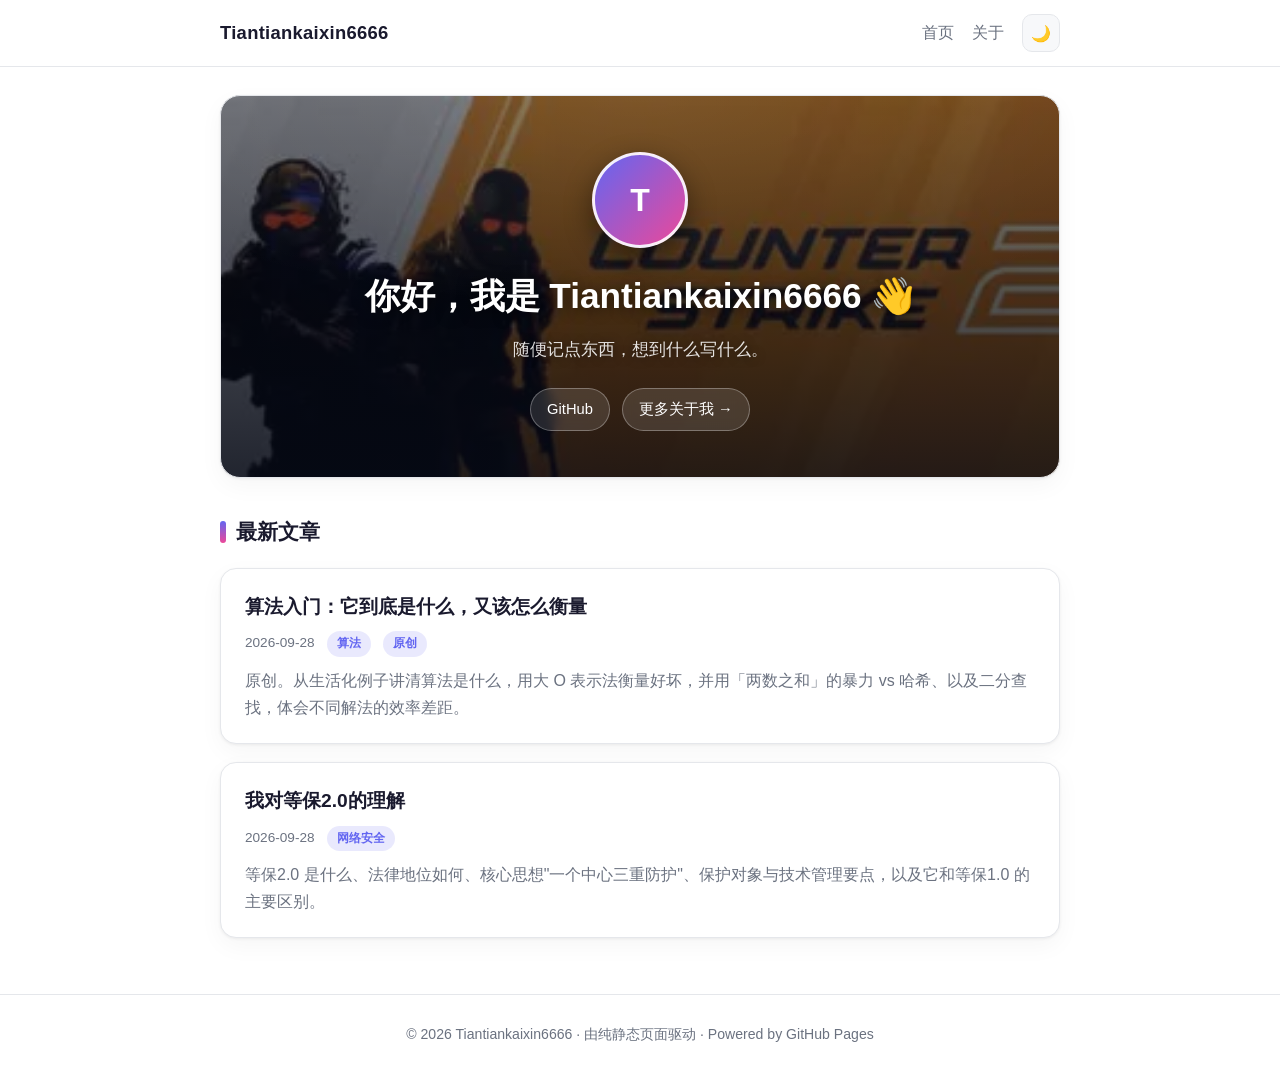
==== index.html @ 0734ab5a "Replace reprint with original article: 算法入门 (delete suanfa-jianjie, add suanfa-rumen)" ====
<!DOCTYPE html>
<html lang="zh-CN">
<head>
  <meta charset="UTF-8" />
  <meta name="viewport" content="width=device-width, initial-scale=1.0" />
  <title>Tiantiankaixin6666 的技术博客</title>
  <meta name="description" content="一个用纯静态 HTML/CSS/JS 搭建的 GitHub Pages 博客，记录技术、思考与日常。" />
  <link rel="stylesheet" href="assets/css/style.css" />
</head>
<body>
  <header class="site-header">
    <nav class="nav">
      <a class="brand" href="index.html">Tiantiankaixin6666</a>
      <div class="nav-links">
        <a href="index.html">首页</a>
        <a href="about.html">关于</a>
        <button class="theme-btn" id="theme-toggle" aria-label="切换主题">🌙</button>
      </div>
    </nav>
  </header>

  <main class="container">
    <section class="hero">
      <div class="avatar">T</div>
      <h1>你好，我是 Tiantiankaixin6666 👋</h1>
      <p class="tagline">随便记点东西，想到什么写什么。</p>
      <div class="social">
        <a href="https://github.com/Tiantiankaixin6666" target="_blank" rel="noopener">GitHub</a>
        <a href="about.html">更多关于我 →</a>
      </div>
    </section>

    <h2 class="section-title">最新文章</h2>
    <div class="post-list">
      <a class="post-card" href="posts/suanfa-rumen.html">
        <h3>算法入门：它到底是什么，又该怎么衡量</h3>
        <div class="meta"><span>2026-09-28</span><span class="tag">算法</span><span class="tag">原创</span></div>
        <p>原创。从生活化例子讲清算法是什么，用大 O 表示法衡量好坏，并用「两数之和」的暴力 vs 哈希、以及二分查找，体会不同解法的效率差距。</p>
      </a>
      <a class="post-card" href="posts/dengbao2-0.html">
        <h3>我对等保2.0的理解</h3>
        <div class="meta"><span>2026-09-28</span><span class="tag">网络安全</span></div>
        <p>等保2.0 是什么、法律地位如何、核心思想"一个中心三重防护"、保护对象与技术管理要点，以及它和等保1.0 的主要区别。</p>
      </a>
    </div>
  </main>

  <footer class="site-footer">
    <div class="container">
      © <span id="year">2026</span> Tiantiankaixin6666 · 由纯静态页面驱动 · Powered by GitHub Pages
    </div>
  </footer>

  <script src="assets/js/main.js"></script>
</body>
</html>
---- assets/css/style.css ----
/* ===== 设计变量（亮色 / 暗色） ===== */
:root {
  --bg: #ffffff;
  --bg-soft: #f7f8fa;
  --text: #1a1a2e;
  --muted: #6b7280;
  --accent: #6366f1;
  --accent-2: #ec4899;
  --border: #e5e7eb;
  --card: #ffffff;
  --shadow: 0 1px 3px rgba(0,0,0,.06), 0 8px 24px rgba(0,0,0,.04);
  --maxw: 880px;
}

[data-theme="dark"] {
  --bg: #0f172a;
  --bg-soft: #111c33;
  --text: #e2e8f0;
  --muted: #94a3b8;
  --accent: #818cf8;
  --accent-2: #f472b6;
  --border: #1e293b;
  --card: #131f38;
  --shadow: 0 1px 3px rgba(0,0,0,.4), 0 8px 24px rgba(0,0,0,.3);
}

* { box-sizing: border-box; }

html { scroll-behavior: smooth; }

body {
  margin: 0;
  font-family: -apple-system, BlinkMacSystemFont, "Segoe UI", "PingFang SC",
    "Hiragino Sans GB", "Microsoft YaHei", Roboto, Helvetica, Arial, sans-serif;
  background: var(--bg);
  color: var(--text);
  line-height: 1.7;
  font-size: 16px;
  -webkit-font-smoothing: antialiased;
  transition: background .3s ease, color .3s ease;
}

a { color: var(--accent); text-decoration: none; }
a:hover { text-decoration: underline; }

/* ===== 顶部导航 ===== */
.site-header {
  position: sticky;
  top: 0;
  z-index: 50;
  backdrop-filter: saturate(180%) blur(12px);
  background: color-mix(in srgb, var(--bg) 80%, transparent);
  border-bottom: 1px solid var(--border);
}
.nav {
  max-width: var(--maxw);
  margin: 0 auto;
  padding: 14px 20px;
  display: flex;
  align-items: center;
  justify-content: space-between;
}
.brand {
  font-weight: 800;
  font-size: 1.15rem;
  letter-spacing: .3px;
  color: var(--text);
}
.brand:hover { text-decoration: none; }
.brand span { background: linear-gradient(90deg, var(--accent), var(--accent-2));
  -webkit-background-clip: text; background-clip: text; color: transparent; }
.nav-links { display: flex; align-items: center; gap: 18px; }
.nav-links a { color: var(--muted); font-weight: 500; }
.nav-links a:hover { color: var(--text); text-decoration: none; }
.theme-btn {
  border: 1px solid var(--border);
  background: var(--bg-soft);
  color: var(--text);
  width: 38px; height: 38px;
  border-radius: 10px;
  cursor: pointer;
  font-size: 1rem;
  display: grid; place-items: center;
  transition: transform .15s ease;
}
.theme-btn:hover { transform: translateY(-1px); }

/* ===== 容器 ===== */
.container { max-width: var(--maxw); margin: 0 auto; padding: 0 20px; }

/* ===== 首页 Hero（背景图横幅） ===== */
.hero {
  position: relative;
  margin: 28px 0 10px;
  padding: 56px 28px 46px;
  min-height: 300px;
  display: flex;
  flex-direction: column;
  align-items: center;
  justify-content: center;
  border-radius: 20px;
  overflow: hidden;
  text-align: center;
  background-color: #0b1020;
  background-image:
    linear-gradient(180deg, rgba(6,10,22,.52) 0%, rgba(6,10,22,.70) 55%, rgba(6,10,22,.86) 100%),
    url("../img/hero-bg.png");
  background-size: cover, cover;
  background-position: center, center;
  background-repeat: no-repeat, no-repeat;
  border: 1px solid var(--border);
  box-shadow: var(--shadow);
}
.hero::before {
  content: "";
  position: absolute; inset: 0;
  background: radial-gradient(120% 90% at 50% 0%, rgba(255,255,255,.10), transparent 62%);
  pointer-events: none;
}
.hero > * { position: relative; z-index: 1; }
.avatar {
  width: 96px; height: 96px;
  border-radius: 50%;
  margin: 0 auto 18px;
  background: linear-gradient(135deg, var(--accent), var(--accent-2));
  display: grid; place-items: center;
  color: #fff; font-size: 2rem; font-weight: 800;
  border: 3px solid rgba(255,255,255,.9);
  box-shadow: 0 10px 28px rgba(0,0,0,.45);
}
.hero h1 {
  margin: 0 0 10px;
  font-size: 2.2rem;
  color: #fff;
  text-shadow: 0 2px 14px rgba(0,0,0,.55);
}
.hero .tagline {
  color: rgba(255,255,255,.88);
  font-size: 1.05rem;
  margin: 0 auto;
  max-width: 540px;
  text-shadow: 0 1px 10px rgba(0,0,0,.5);
}
.social { margin-top: 24px; display: flex; gap: 12px; justify-content: center; flex-wrap: wrap; }
.social a {
  border: 1px solid rgba(255,255,255,.30);
  padding: 8px 16px;
  border-radius: 999px;
  color: #fff;
  font-size: .92rem;
  font-weight: 500;
  background: rgba(255,255,255,.12);
  backdrop-filter: blur(6px);
  -webkit-backdrop-filter: blur(6px);
}
.social a:hover {
  border-color: #fff;
  background: rgba(255,255,255,.22);
  text-decoration: none;
  transform: translateY(-1px);
}

/* ===== 区块标题 ===== */
.section-title {
  font-size: 1.3rem;
  margin: 36px 0 18px;
  display: flex; align-items: center; gap: 10px;
}
.section-title::before {
  content: ""; width: 6px; height: 22px; border-radius: 4px;
  background: linear-gradient(var(--accent), var(--accent-2));
}

/* ===== 文章卡片 ===== */
.post-list { display: grid; gap: 18px; }
.post-card {
  display: block;
  background: var(--card);
  border: 1px solid var(--border);
  border-radius: 16px;
  padding: 22px 24px;
  box-shadow: var(--shadow);
  transition: transform .18s ease, border-color .18s ease;
  color: var(--text);
}
.post-card:hover { transform: translateY(-3px); border-color: var(--accent); text-decoration: none; }
.post-card h3 { margin: 0 0 8px; font-size: 1.2rem; }
.post-card .meta { color: var(--muted); font-size: .85rem; margin-bottom: 10px; display: flex; gap: 12px; flex-wrap: wrap; }
.tag {
  display: inline-block;
  background: color-mix(in srgb, var(--accent) 14%, transparent);
  color: var(--accent);
  padding: 2px 10px; border-radius: 999px; font-size: .78rem; font-weight: 600;
}
.post-card p { margin: 0; color: var(--muted); }

/* ===== 文章页 ===== */
.post-header { padding: 56px 0 8px; }
.post-header h1 { font-size: 2rem; margin: 0 0 10px; }
.post-body { padding: 12px 0 40px; }
.post-body h2 { margin-top: 36px; font-size: 1.45rem; }
.post-body h3 { margin-top: 26px; font-size: 1.15rem; }
.post-body p, .post-body li { color: var(--text); }
.post-body code {
  background: var(--bg-soft);
  padding: 2px 7px; border-radius: 6px;
  font-family: ui-monospace, SFMono-Regular, Menlo, Consolas, monospace;
  font-size: .9em;
}
.post-body pre {
  background: var(--bg-soft);
  border: 1px solid var(--border);
  padding: 16px; border-radius: 12px; overflow-x: auto;
}
.post-body pre code { background: none; padding: 0; }
blockquote {
  margin: 18px 0; padding: 10px 18px;
  border-left: 4px solid var(--accent);
  background: var(--bg-soft); border-radius: 0 10px 10px 0;
  color: var(--muted);
}
.post-body table {
  width: 100%;
  border-collapse: collapse;
  margin: 22px 0;
  font-size: .95rem;
}
.post-body th, .post-body td {
  border: 1px solid var(--border);
  padding: 10px 12px;
  text-align: left;
  vertical-align: top;
}
.post-body th { background: var(--bg-soft); font-weight: 700; }
.post-body tbody tr:nth-child(even) { background: color-mix(in srgb, var(--bg-soft) 55%, transparent); }
.back-link { display: inline-block; margin: 10px 0 0; color: var(--muted); font-size: .9rem; }

/* ===== 转载声明 ===== */
.reprint-notice {
  margin: 0 0 28px;
  padding: 14px 18px;
  border: 1px solid var(--border);
  border-left: 4px solid var(--accent-2);
  border-radius: 10px;
  background: var(--bg-soft);
  font-size: .9rem;
  color: var(--muted);
  line-height: 1.6;
}
.reprint-notice strong { color: var(--text); }
.reprint-notice a { color: var(--accent); word-break: break-all; }
.reprint-notice .label {
  display: inline-block;
  font-weight: 700;
  color: #b45309;
  background: #fef3c7;
  border-radius: 6px;
  padding: 1px 8px;
  margin-right: 6px;
}
[data-theme="dark"] .reprint-notice .label { color: #fcd34d; background: #3a2f12; }

/* ===== 关于页 ===== */
.about { padding: 56px 0 40px; }
.about h1 { font-size: 2rem; }
.about ul { padding-left: 20px; }

/* ===== 页脚 ===== */
.site-footer {
  border-top: 1px solid var(--border);
  margin-top: 56px;
  padding: 28px 0;
  color: var(--muted);
  font-size: .88rem;
  text-align: center;
}

@media (max-width: 600px) {
  .hero { padding: 44px 18px 36px; min-height: 240px; }
  .hero h1 { font-size: 1.7rem; }
  .nav { padding: 12px 16px; }
  .container { padding: 0 16px; }
}
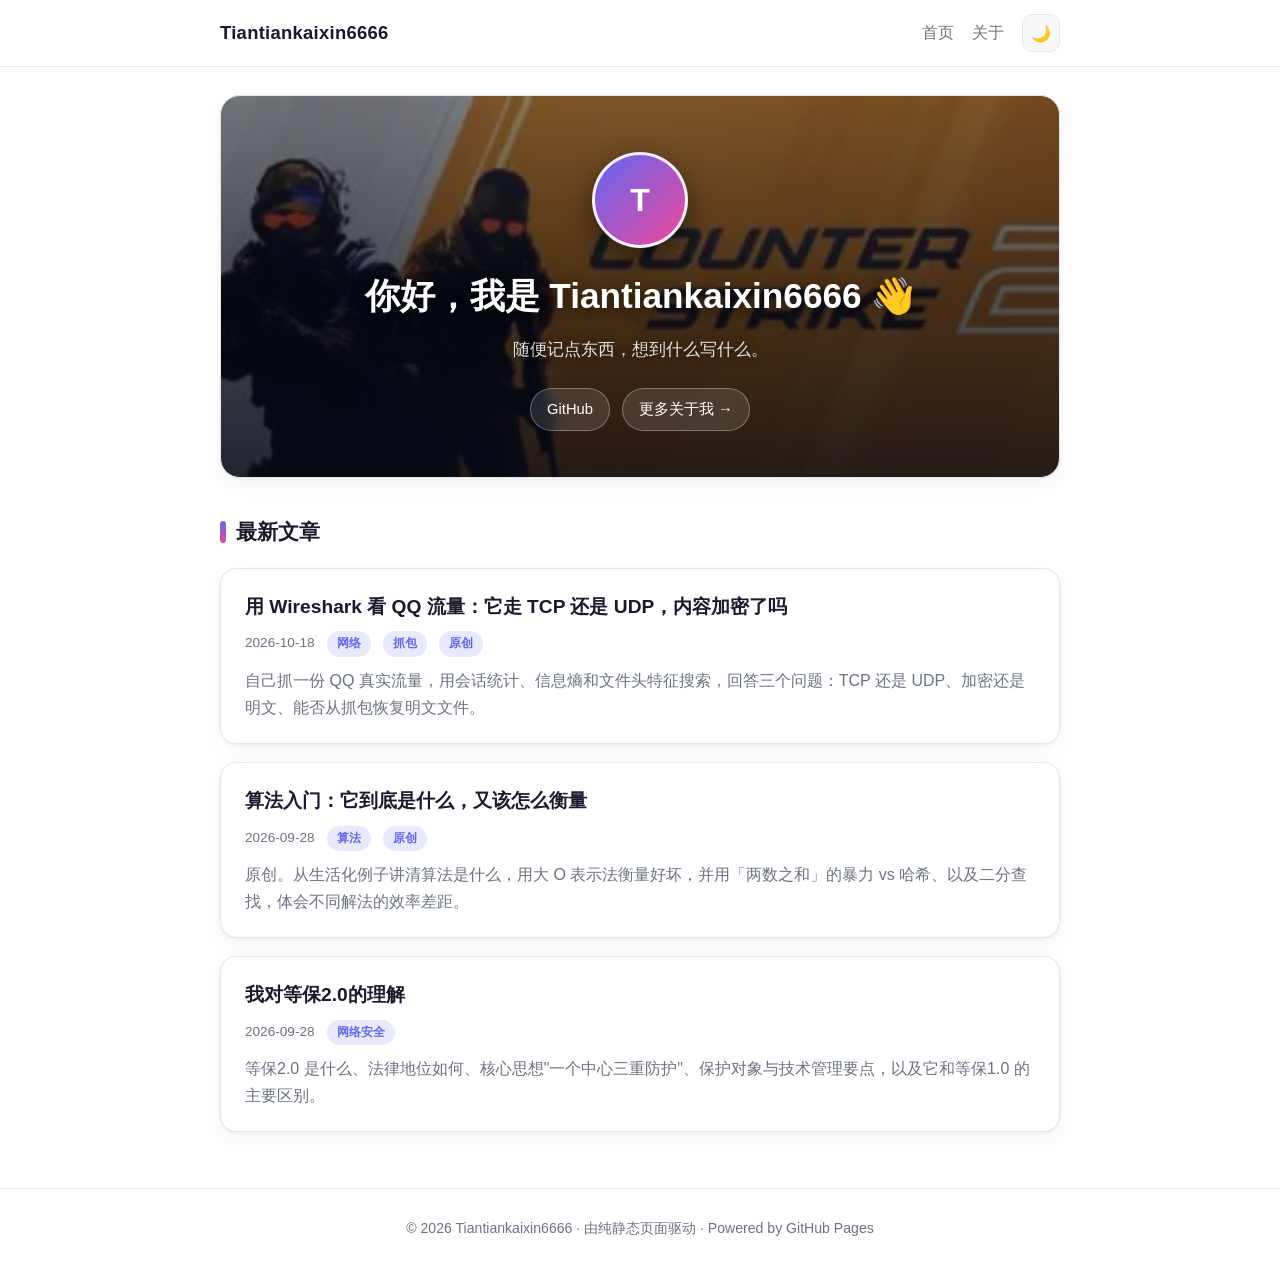
==== commit 160a698d: "add: QQ 流量分析文章（Wireshark 抓包）" ====
--- a/index.html
+++ b/index.html
@@ -32,6 +32,11 @@
 
     <h2 class="section-title">最新文章</h2>
     <div class="post-list">
+      <a class="post-card" href="posts/qq-liuliang-fenxi.html">
+        <h3>用 Wireshark 看 QQ 流量：它走 TCP 还是 UDP，内容加密了吗</h3>
+        <div class="meta"><span>2026-10-18</span><span class="tag">网络</span><span class="tag">抓包</span><span class="tag">原创</span></div>
+        <p>自己抓一份 QQ 真实流量，用会话统计、信息熵和文件头特征搜索，回答三个问题：TCP 还是 UDP、加密还是明文、能否从抓包恢复明文文件。</p>
+      </a>
       <a class="post-card" href="posts/suanfa-rumen.html">
         <h3>算法入门：它到底是什么，又该怎么衡量</h3>
         <div class="meta"><span>2026-09-28</span><span class="tag">算法</span><span class="tag">原创</span></div>
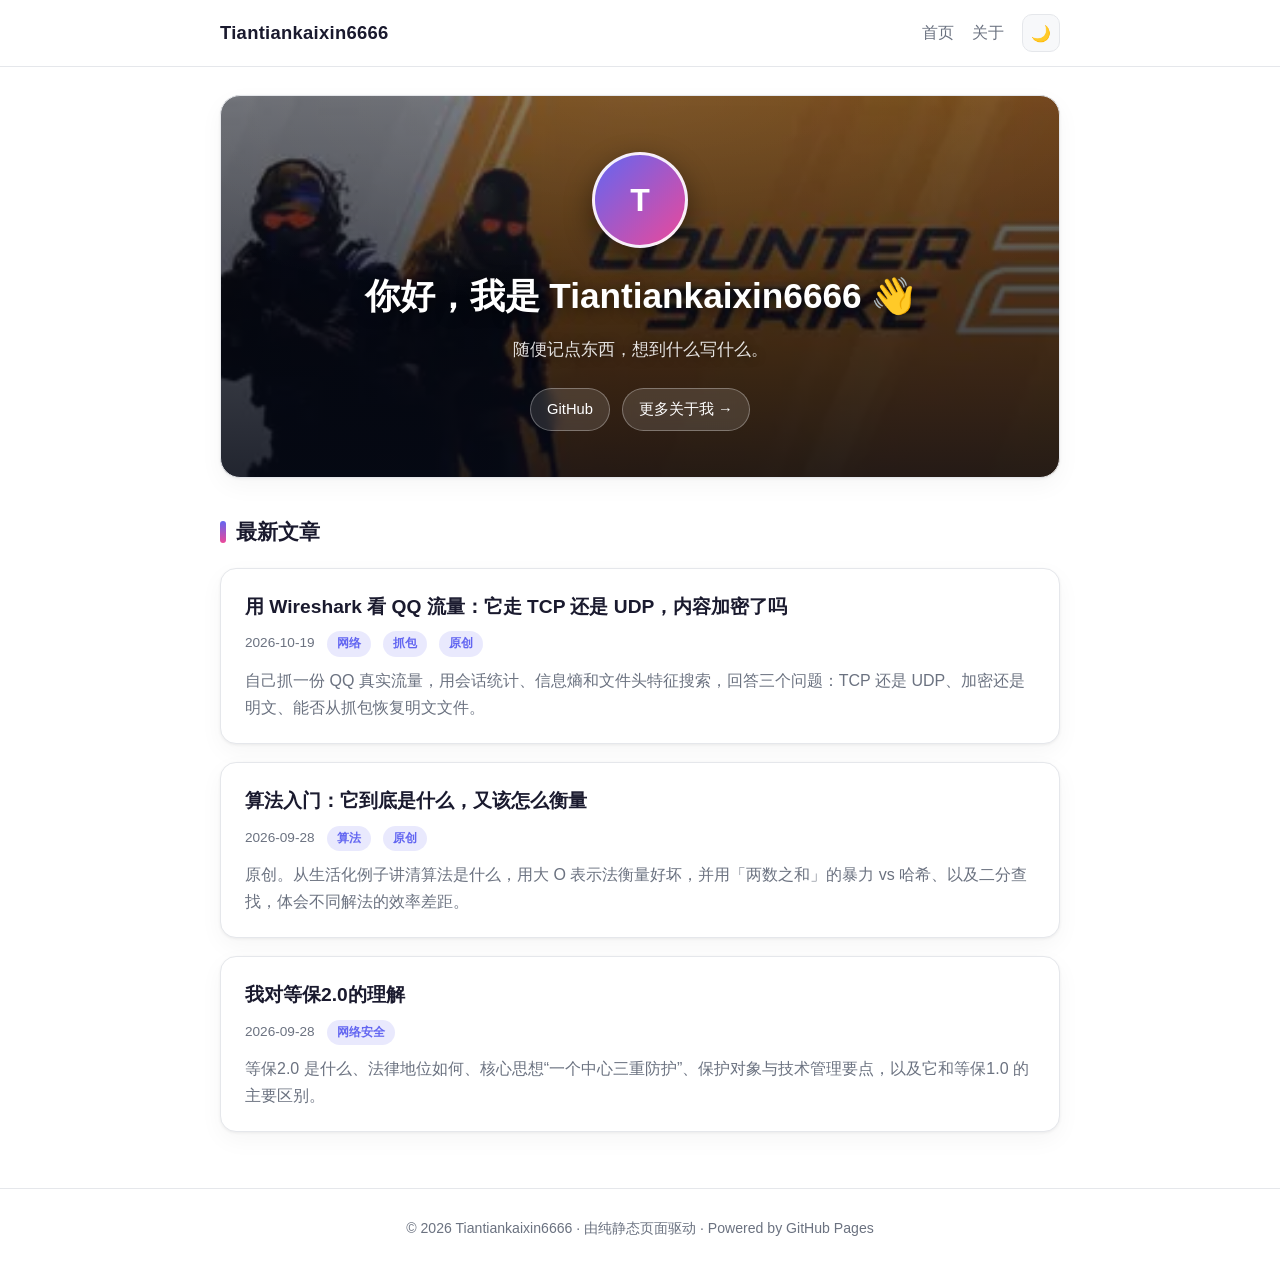
==== commit d86a85c2: "首页文章列表改为 manifest 自动渲染（新增 posts-data.js，去掉硬编码卡片）" ====
--- a/index.html
+++ b/index.html
@@ -31,23 +31,7 @@
     </section>
 
     <h2 class="section-title">最新文章</h2>
-    <div class="post-list">
-      <a class="post-card" href="posts/qq-liuliang-fenxi.html">
-        <h3>用 Wireshark 看 QQ 流量：它走 TCP 还是 UDP，内容加密了吗</h3>
-        <div class="meta"><span>2026-10-18</span><span class="tag">网络</span><span class="tag">抓包</span><span class="tag">原创</span></div>
-        <p>自己抓一份 QQ 真实流量，用会话统计、信息熵和文件头特征搜索，回答三个问题：TCP 还是 UDP、加密还是明文、能否从抓包恢复明文文件。</p>
-      </a>
-      <a class="post-card" href="posts/suanfa-rumen.html">
-        <h3>算法入门：它到底是什么，又该怎么衡量</h3>
-        <div class="meta"><span>2026-09-28</span><span class="tag">算法</span><span class="tag">原创</span></div>
-        <p>原创。从生活化例子讲清算法是什么，用大 O 表示法衡量好坏，并用「两数之和」的暴力 vs 哈希、以及二分查找，体会不同解法的效率差距。</p>
-      </a>
-      <a class="post-card" href="posts/dengbao2-0.html">
-        <h3>我对等保2.0的理解</h3>
-        <div class="meta"><span>2026-09-28</span><span class="tag">网络安全</span></div>
-        <p>等保2.0 是什么、法律地位如何、核心思想"一个中心三重防护"、保护对象与技术管理要点，以及它和等保1.0 的主要区别。</p>
-      </a>
-    </div>
+    <div class="post-list" id="post-list"></div>
   </main>
 
   <footer class="site-footer">
@@ -56,6 +40,7 @@
     </div>
   </footer>
 
+  <script src="assets/js/posts-data.js"></script>
   <script src="assets/js/main.js"></script>
 </body>
 </html>
--- a/assets/css/style.css
+++ b/assets/css/style.css
@@ -235,6 +235,17 @@
 .post-body tbody tr:nth-child(even) { background: color-mix(in srgb, var(--bg-soft) 55%, transparent); }
 .back-link { display: inline-block; margin: 10px 0 0; color: var(--muted); font-size: .9rem; }
 
+/* ===== 文章配图 ===== */
+.post-figure { margin: 26px 0; text-align: center; }
+.post-figure img {
+  max-width: 100%; height: auto; display: inline-block;
+  border: 1px solid var(--border); border-radius: 14px;
+  box-shadow: var(--shadow); background: var(--card);
+}
+.post-figure figcaption {
+  margin-top: 10px; color: var(--muted); font-size: .88rem; line-height: 1.5;
+}
+
 /* ===== 转载声明 ===== */
 .reprint-notice {
   margin: 0 0 28px;
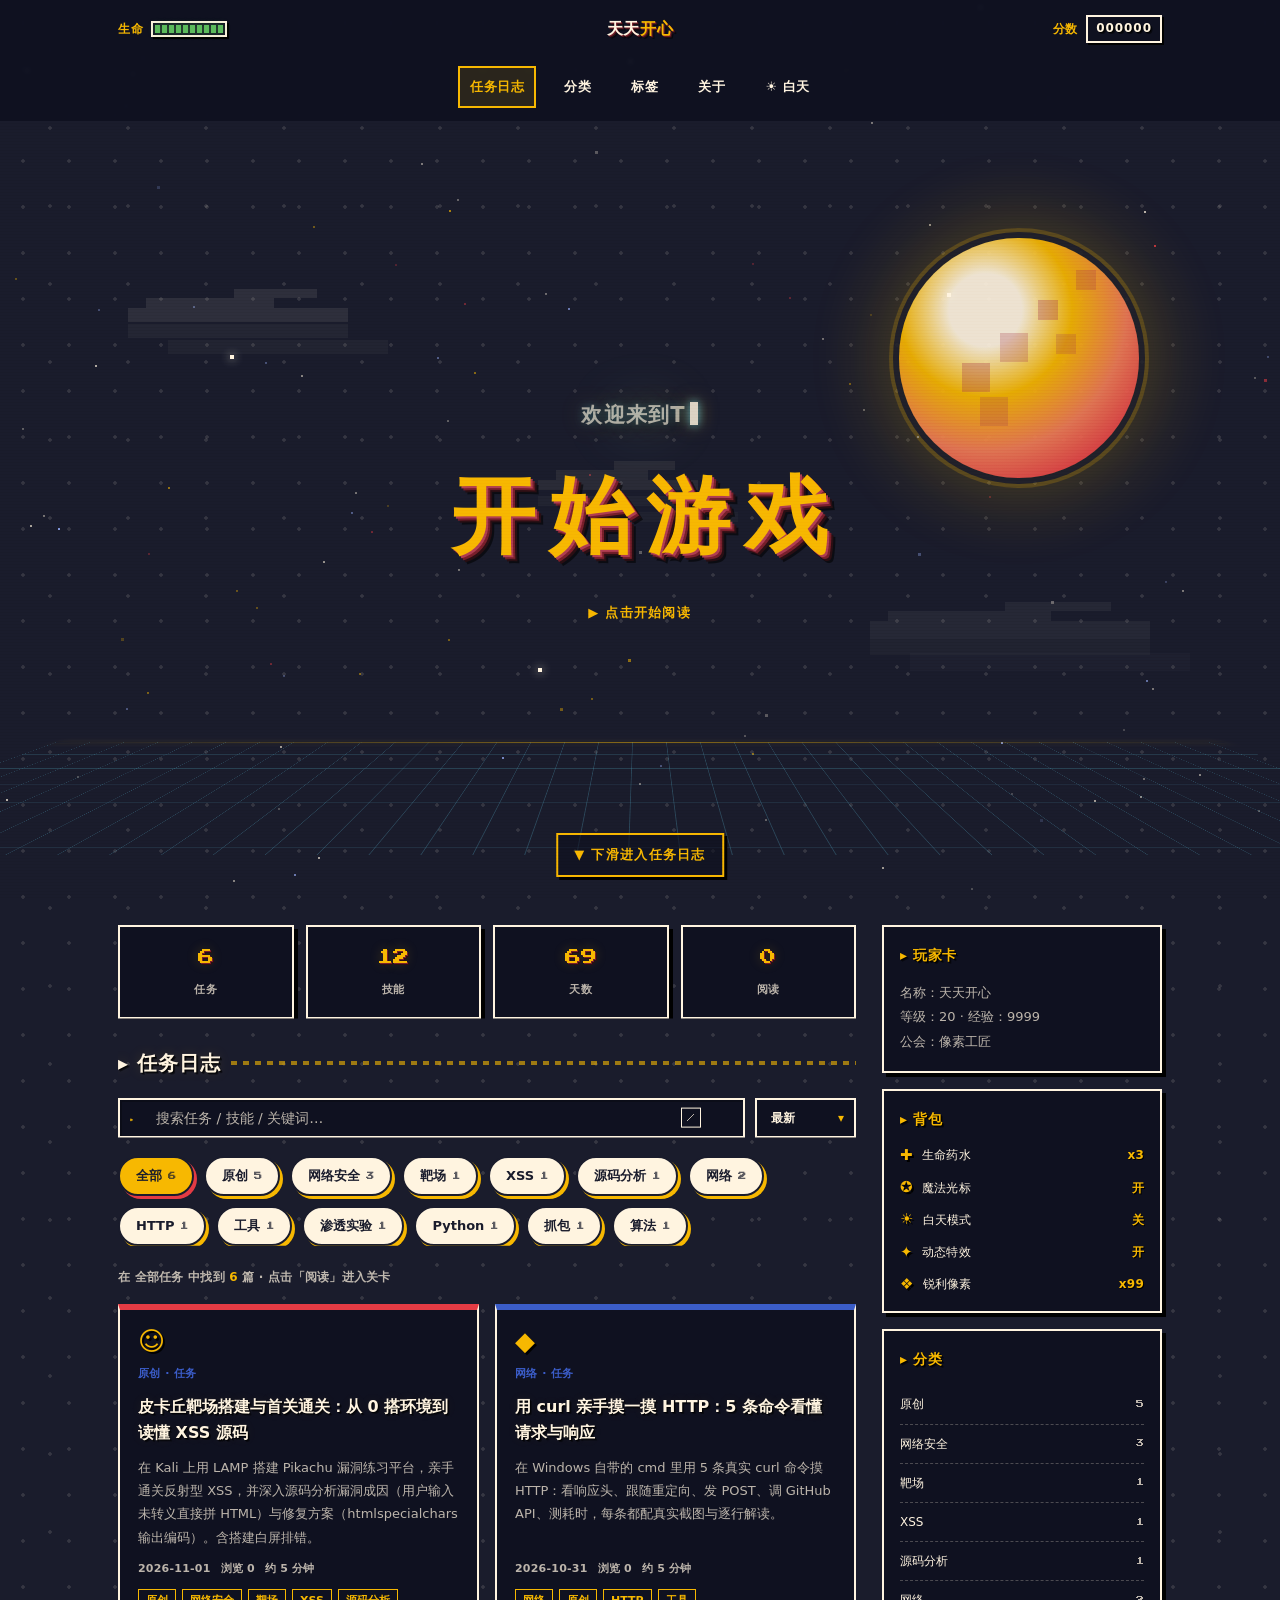
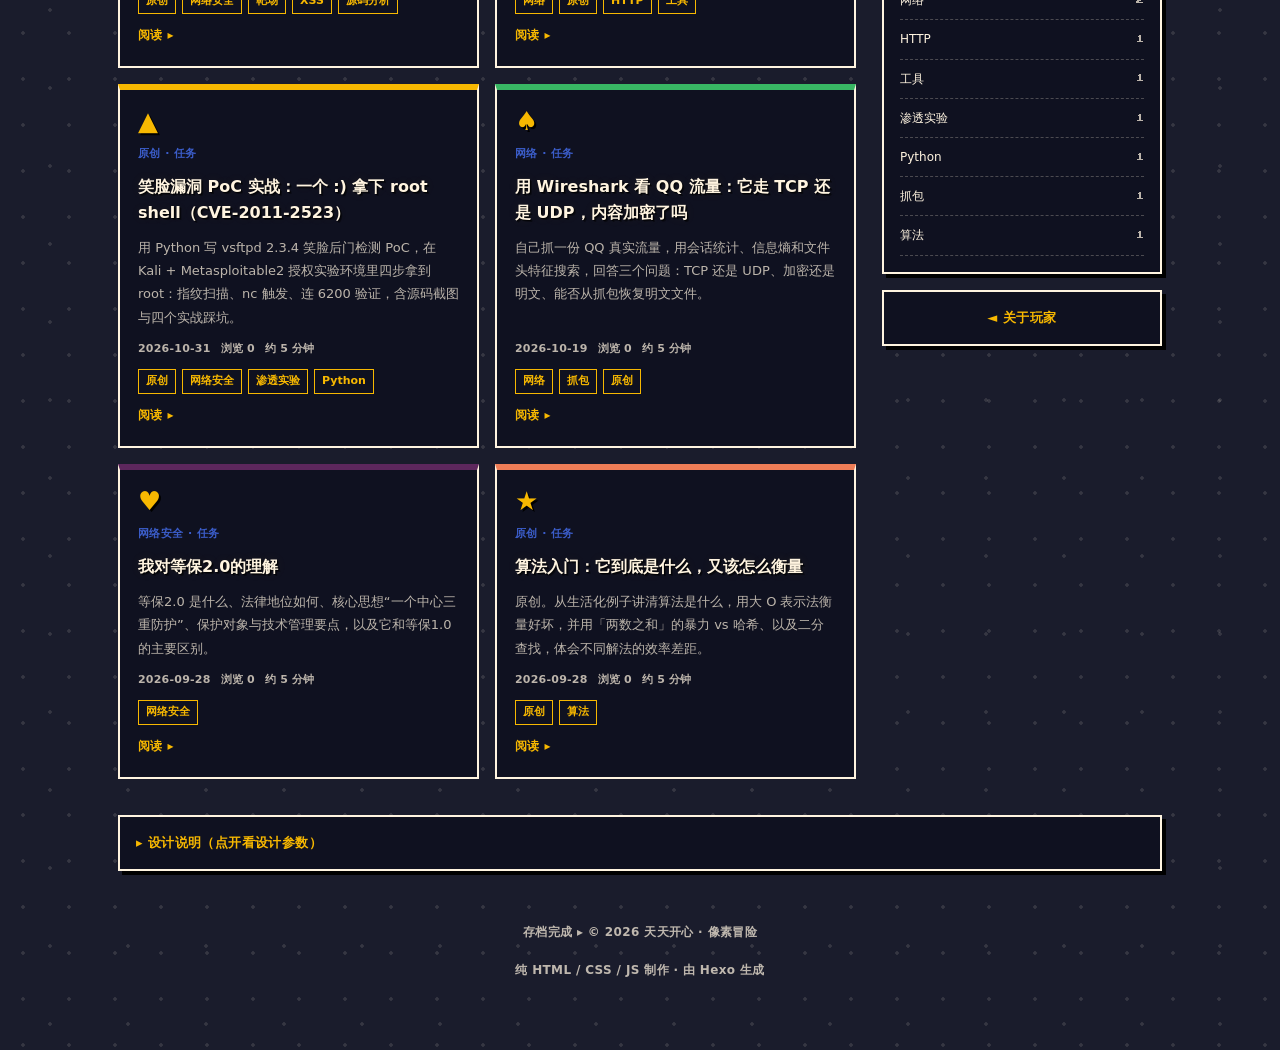
==== commit 349a9245: "deploy: PIXELQUEST pixel blog (Hexo build)" ====
--- a/index.html
+++ b/index.html
@@ -1,46 +1,198 @@
-<!DOCTYPE html>
-<html lang="zh-CN">
-<head>
-  <meta charset="UTF-8" />
-  <meta name="viewport" content="width=device-width, initial-scale=1.0" />
-  <title>Tiantiankaixin6666 的技术博客</title>
-  <meta name="description" content="一个用纯静态 HTML/CSS/JS 搭建的 GitHub Pages 博客，记录技术、思考与日常。" />
-  <link rel="stylesheet" href="assets/css/style.css" />
-</head>
-<body>
-  <header class="site-header">
-    <nav class="nav">
-      <a class="brand" href="index.html">Tiantiankaixin6666</a>
-      <div class="nav-links">
-        <a href="index.html">首页</a>
-        <a href="about.html">关于</a>
-        <button class="theme-btn" id="theme-toggle" aria-label="切换主题">🌙</button>
-      </div>
-    </nav>
-  </header>
-
-  <main class="container">
-    <section class="hero">
-      <div class="avatar">T</div>
-      <h1>你好，我是 Tiantiankaixin6666 👋</h1>
-      <p class="tagline">随便记点东西，想到什么写什么。</p>
-      <div class="social">
-        <a href="https://github.com/Tiantiankaixin6666" target="_blank" rel="noopener">GitHub</a>
-        <a href="about.html">更多关于我 →</a>
-      </div>
-    </section>
-
-    <h2 class="section-title">最新文章</h2>
-    <div class="post-list" id="post-list"></div>
-  </main>
-
-  <footer class="site-footer">
-    <div class="container">
-      © <span id="year">2026</span> Tiantiankaixin6666 · 由纯静态页面驱动 · Powered by GitHub Pages
-    </div>
-  </footer>
-
-  <script src="assets/js/posts-data.js"></script>
-  <script src="assets/js/main.js"></script>
-</body>
-</html>
+<!DOCTYPE html>
+<html lang="zh-CN" data-theme="night">
+
+<head>
+  <meta charset="UTF-8" />
+  <meta name="viewport" content="width=device-width, initial-scale=1.0" />
+  <title>像素冒险 — 天天开心的技术博客</title>
+  <meta name="description" content="像素风个人博客：8-bit 像素字体、星空平铺、精灵图标与像素切换动效。" />
+  <meta name="theme-color" content="#1a1c2c" />
+  <link rel="preconnect" href="https://fonts.googleapis.com" />
+  <link rel="preconnect" href="https://fonts.gstatic.com" crossorigin />
+  <link href="https://fonts.googleapis.com/css2?family=Press+Start+2P&display=swap" rel="stylesheet" />
+  <link rel="stylesheet" href="/css/pixel.css?v=20261103j" />
+  <script>
+    try {
+      var t = localStorage.getItem("px:theme");
+      if (t === "day") document.documentElement.setAttribute("data-theme", "day");
+      // 动态特效默认开启；只有用户手动关闭时才加 reduce-motion
+      if (localStorage.getItem("px:motion") === "off") {
+        document.documentElement.classList.add("reduce-motion");
+      }
+    } catch (e) {}
+  </script>
+<meta name="generator" content="Hexo 8.1.2"></head>
+
+<body class="page-home">
+
+  <div id="boot" aria-hidden="true">
+    <div class="boot-box">
+      <div class="boot-title">像素冒险</div>
+      <div class="boot-sub">正在读取存档…</div>
+      <div class="boot-track"><div class="boot-bar" id="boot-bar"></div></div>
+      <div class="boot-pct" id="boot-pct">000%</div>
+    </div>
+  </div>
+
+  <div id="wipe" aria-hidden="true"></div>
+  <div id="slidefx" aria-hidden="true"></div>
+  <div id="pxcursor" aria-hidden="true"></div>
+  <canvas id="pxstars" aria-hidden="true"></canvas>
+
+  <a class="skip-link" href="#main">跳到主内容</a>
+
+  
+<header class="site-header">
+  <div class="hud">
+    <div class="hud-item">
+      <span class="hud-label">生命</span>
+      <button class="hud-bar" id="hp-bar" type="button" aria-label="生命值 10/10，点击扣血" title="点击扣血，扣完自动回满"><i></i><i></i><i></i><i></i><i></i><i></i><i></i><i></i><i></i><i></i></button>
+    </div>
+    <a class="brand" href="/">天天<span class="gold">开心</span></a>
+    <div class="hud-item">
+      <span class="hud-label">分数</span>
+      <button class="hud-score" id="score" type="button" aria-label="分数，点击加分" title="点击加分：连击 ≥5 双倍，暴击再翻倍，无上限">000000</button>
+    </div>
+  </div>
+  <nav class="nav" aria-label="主导航">
+    <a href="/" class="active">任务日志</a>
+    <a href="#quests">分类</a>
+    <a href="#tagbar">标签</a>
+    <a href="/about.html" class="">关于</a>
+    <button id="theme-toggle" type="button">☀ 白天</button>
+  </nav>
+</header>
+
+
+  
+<section class="hero hero--full">
+  <div class="hero-bg" aria-hidden="true">
+    <div class="hero-moon"></div>
+    <div class="hero-cloud c1"></div>
+    <div class="hero-cloud c2"></div>
+    <div class="hero-cloud c3"></div>
+    <div class="hero-shoot s1"></div>
+    <div class="hero-shoot s2"></div>
+    <div class="hero-shoot s3"></div>
+    <div class="hero-shoot s4"></div>
+    <div class="hero-shoot s5"></div>
+    <div class="hero-shoot s6"></div>
+    <div class="hero-shoot s7"></div>
+    <div class="hero-shoot s8"></div>
+    <div class="hero-shoot s9"></div>
+    <div class="hero-grid"></div>
+    <div class="hero-twinkle t1"></div>
+    <div class="hero-twinkle t2"></div>
+    <div class="hero-twinkle t3"></div>
+  </div>
+  <div class="hero-inner">
+    <p class="hero-kicker" aria-label="欢迎来到Tiantiankaixin6666的blog！"><span id="hero-typed" data-text="欢迎来到Tiantiankaixin6666的blog！"></span><span class="type-caret" aria-hidden="true"></span></p>
+    <p class="hero-title">开始游戏</p>
+    <a class="blink-text" href="#quests">▶ 点击开始阅读</a>
+  </div>
+  <a class="scroll-cue" href="#quests">▼ 下滑进入任务日志</a>
+</section>
+
+<div class="layout">
+  <main id="main">
+    <div class="stats reveal">
+      <div class="stat"><div class="num" id="stat-posts">6</div><div class="label">任务</div></div>
+      <div class="stat"><div class="num" id="stat-tags">12</div><div class="label">技能</div></div>
+      <div class="stat"><div class="num" id="stat-days">36</div><div class="label">天数</div></div>
+      <div class="stat"><div class="num" id="stat-views">0</div><div class="label">阅读</div></div>
+    </div>
+
+    <h2 class="section-title reveal" id="quests">▸ 任务日志</h2>
+
+    <div class="toolbar reveal">
+      <div class="search">
+        <span class="ico">▸</span>
+        <input id="search-input" type="text" placeholder="搜索任务 / 技能 / 关键词…" autocomplete="off" />
+        <span class="kbd">/</span>
+        <button class="clear" id="search-clear" type="button" aria-label="清空搜索">✕</button>
+      </div>
+      <div class="select-wrap">
+        <select id="sort-select" aria-label="排序方式">
+          <option value="new">最新</option>
+          <option value="hot">最多浏览</option>
+          <option value="title">标题排序</option>
+        </select>
+      </div>
+    </div>
+
+    <div class="tagbar reveal" id="tagbar"></div>
+    <div class="result-count" id="result-count"></div>
+
+    <div class="grid" id="stories"></div>
+  </main>
+
+  <aside class="sidebar">
+    <div class="panel">
+      <h2 class="panel-title">▸ 玩家卡</h2>
+      <p class="player-line">
+        名称：天天开心<br />
+        等级：20 · 经验：9999<br />
+        公会：像素工匠
+      </p>
+    </div>
+
+    <div class="panel">
+      <h2 class="panel-title">▸ 背包</h2>
+      <ul class="inv-list">
+        <li><span class="sprite inv" data-a="✚" data-b="✖" aria-hidden="true"></span> 生命药水 <b>x3</b></li>
+        <li data-action="cursor"><span class="sprite inv" data-a="✪" data-b="✧" aria-hidden="true"></span> 魔法光标 <b>开</b></li>
+        <li data-action="theme"><span class="sprite inv" data-a="☀" data-b="☾" aria-hidden="true"></span> 白天模式 <b>关</b></li>
+        <li data-action="motion"><span class="sprite inv" data-a="✦" data-b="✧" aria-hidden="true"></span> 动态特效 <b>开</b></li>
+        <li><span class="sprite inv" data-a="❖" data-b="✚" aria-hidden="true"></span> 锐利像素 <b>x99</b></li>
+      </ul>
+    </div>
+
+    <div class="panel">
+      <h2 class="panel-title">▸ 分类</h2>
+      <div class="cat-list" id="cat-list"></div>
+    </div>
+
+    <a class="panel panel--back" href="/about.html">◄ 关于玩家</a>
+  </aside>
+</div>
+
+<section class="design-notes-slot">
+  <details class="design-notes">
+    <summary>▸ 设计说明（点开看设计参数）</summary>
+    <div class="design-notes-panel">
+      <div>
+        <div class="note-h">配色</div>
+        <div class="note-swatches">
+          <span class="note-swatch" style="background:#1a1c2c" title="夜色"></span>
+          <span class="note-swatch" style="background:#e43b44" title="苹果红"></span>
+          <span class="note-swatch" style="background:#3b5dc9" title="海洋蓝"></span>
+          <span class="note-swatch" style="background:#f7b801" title="像素金"></span>
+          <span class="note-swatch" style="background:#fff4e0" title="奶油白"></span>
+          <span class="note-swatch" style="background:#38b764" title="草地绿"></span>
+        </div>
+      </div>
+      <div>
+        <div class="note-h">字体</div>
+        <p style="margin:0;line-height:1.9;">Press Start 2P 8-bit 像素字体用于数字与英文点缀；中文回退系统黑体，配像素描边与硬阴影。</p>
+      </div>
+      <div class="note-rationale">
+        <div class="note-h">为什么这样设计</div>
+        <p style="margin:0;">把 16-bit 游戏背包界面变成博客：粗像素边框、硬阴影、精灵图标、星空平铺；鼠标移动时星野视差、卡片倾斜聚光、光标拖尾，让"翻日志"像在玩一局 RPG。启动进度条与像素幕帘负责丝滑的加载与转场。</p>
+      </div>
+    </div>
+  </details>
+</section>
+
+
+  
+<footer class="site-footer">
+  <p>存档完成 ▸ © <span id="year">2026</span> 天天开心 · 像素冒险</p>
+  <p>纯 HTML / CSS / JS 制作 · 由 Hexo 生成</p>
+</footer>
+
+<script>window.POSTS = [{"file":"/posts/pikachu-target.html","title":"皮卡丘靶场搭建与首关通关：从 0 搭环境到读懂 XSS 源码","date":"2026-11-01","tags":["原创","网络安全","靶场","XSS","源码分析"],"summary":"在 Kali 上用 LAMP 搭建 Pikachu 漏洞练习平台，亲手通关反射型 XSS，并深入源码分析漏洞成因（用户输入未转义直接拼 HTML）与修复方案（htmlspecialchars 输出编码）。含搭建白屏排错。"},{"file":"/posts/curl-shicao.html","title":"用 curl 亲手摸一摸 HTTP：5 条命令看懂请求与响应","date":"2026-10-31","tags":["网络","原创","HTTP","工具"],"summary":"在 Windows 自带的 cmd 里用 5 条真实 curl 命令摸 HTTP：看响应头、跟随重定向、发 POST、调 GitHub API、测耗时，每条都配真实截图与逐行解读。"},{"file":"/posts/smiley-poc.html","title":"笑脸漏洞 PoC 实战：一个 :) 拿下 root shell（CVE-2011-2523）","date":"2026-10-31","tags":["原创","网络安全","渗透实验","Python"],"summary":"用 Python 写 vsftpd 2.3.4 笑脸后门检测 PoC，在 Kali + Metasploitable2 授权实验环境里四步拿到 root：指纹扫描、nc 触发、连 6200 验证，含源码截图与四个实战踩坑。"},{"file":"/posts/qq-liuliang-fenxi.html","title":"用 Wireshark 看 QQ 流量：它走 TCP 还是 UDP，内容加密了吗","date":"2026-10-19","tags":["网络","抓包","原创"],"summary":"自己抓一份 QQ 真实流量，用会话统计、信息熵和文件头特征搜索，回答三个问题：TCP 还是 UDP、加密还是明文、能否从抓包恢复明文文件。"},{"file":"/posts/dengbao2-0.html","title":"我对等保2.0的理解","date":"2026-09-28","tags":["网络安全"],"summary":"等保2.0 是什么、法律地位如何、核心思想“一个中心三重防护”、保护对象与技术管理要点，以及它和等保1.0 的主要区别。"},{"file":"/posts/suanfa-rumen.html","title":"算法入门：它到底是什么，又该怎么衡量","date":"2026-09-28","tags":["原创","算法"],"summary":"原创。从生活化例子讲清算法是什么，用大 O 表示法衡量好坏，并用「两数之和」的暴力 vs 哈希、以及二分查找，体会不同解法的效率差距。"}];</script>
+<script src="/js/pixel.js?v=20261103j"></script>
+
+
+</body>
+</html>
--- a/css/pixel.css
+++ b/css/pixel.css
@@ -0,0 +1,1836 @@
+/* =========================================================
+   PIXELQUEST —— 像素风个人博客（全新重建）
+   16-bit 配色 · Press Start 2P · 星空平铺 · 精灵图标
+   全局动态星野 · 像素光标 · 启动加载 · 像素转场
+   ========================================================= */
+
+/* ---------- 设计变量 ---------- */
+:root {
+  --night: #1a1c2c;
+  --dark: #0f1120;
+  --cream: #fff4e0;
+
+  --red: #e43b44;
+  --blue: #3b5dc9;
+  --gold: #f7b801;
+  --green: #38b764;
+  --purple: #5d275d;
+  --orange: #ef7d57;
+  --pink: #b13e53;
+  --teal: #257179;
+
+  /* 语义色（便于日夜切换） */
+  --bg: var(--night);
+  --fg: var(--cream);
+  --panel: var(--dark);
+  --edge: var(--cream);
+  --muted: rgba(255, 244, 224, .72);
+  --dot: rgba(255, 244, 224, .12);
+  --shadowc: #000;
+
+  --px: "Press Start 2P", "Silkscreen", ui-monospace, monospace;
+  --cjk: "PingFang SC", "Hiragino Sans GB", "Microsoft YaHei", "Noto Sans SC", system-ui, sans-serif;
+
+  --maxw: 1080px;
+  --bw: 2px;                 /* 主边框 */
+  --shadow: 4px 4px 0 var(--shadowc);
+  --shadow-lg: 6px 6px 0 var(--shadowc);
+}
+
+[data-theme="day"] {
+  --bg: #fff4e0;
+  --fg: #1a1c2c;
+  --panel: #ffe9c9;
+  --edge: #1a1c2c;
+  --muted: rgba(26, 28, 44, .72);
+  --dot: rgba(26, 28, 44, .14);
+  --shadowc: #1a1c2c;
+}
+
+/* ---------- 基础 ---------- */
+*, *::before, *::after { box-sizing: border-box; }
+
+html {
+  -webkit-text-size-adjust: 100%;
+  scroll-behavior: smooth;
+  scrollbar-color: var(--gold) var(--dark);
+}
+
+body {
+  margin: 0;
+  min-height: 100vh;
+  font-family: var(--cjk);
+  font-size: 15px;
+  line-height: 1.85;
+  color: var(--fg);
+  background-color: var(--bg);
+  /* 平铺星点（全局缓慢漂移） */
+  background-image:
+    radial-gradient(var(--dot) 1.5px, transparent 2px),
+    radial-gradient(var(--dot) 1.5px, transparent 2px);
+  background-size: 46px 46px, 78px 78px;
+  background-position: 0 0, 11px 11px;
+  animation: skyDrift 70s linear infinite;
+  overflow-x: hidden;
+  transition: background-color .4s ease, color .4s ease;
+}
+@keyframes skyDrift {
+  from { background-position: 0 0, 11px 11px; }
+  to   { background-position: 46px 92px, 89px 167px; }
+}
+
+/* 全屏像素星野画布（JS 注入） */
+#pxstars {
+  position: fixed;
+  inset: 0;
+  z-index: 0;
+  width: 100vw;
+  height: 100vh;
+  display: block;
+  pointer-events: none;
+  image-rendering: pixelated;
+}
+
+/* CRT 扫描线（全局微动效） */
+body::after {
+  content: "";
+  position: fixed;
+  inset: 0;
+  z-index: 90;
+  pointer-events: none;
+  background: repeating-linear-gradient(
+    180deg,
+    rgba(0, 0, 0, .16) 0px,
+    rgba(0, 0, 0, .16) 1px,
+    transparent 1px,
+    transparent 3px
+  );
+  opacity: .35;
+  mix-blend-mode: overlay;
+}
+
+/* 内容层在星野之上 */
+.site-header, .hero, .layout, .site-footer,
+.design-notes-slot, .notfound, .article-wrap { position: relative; z-index: 1; }
+
+img { display: block; max-width: 100%; height: auto; }
+a { color: inherit; text-decoration: none; }
+button { font: inherit; color: inherit; background: none; border: none; cursor: pointer; }
+code { font-family: var(--px); font-size: .82em; color: var(--gold); }
+
+::selection { background: var(--gold); color: var(--night); }
+
+:focus-visible {
+  outline: 2px solid var(--gold);
+  outline-offset: 3px;
+}
+
+.sr-only {
+  position: absolute; width: 1px; height: 1px;
+  padding: 0; margin: -1px; overflow: hidden;
+  clip: rect(0 0 0 0); white-space: nowrap; border: 0;
+}
+
+.skip-link {
+  position: absolute; left: -999px; top: 8px; z-index: 500;
+  background: var(--gold); color: var(--night);
+  padding: 8px 14px; border: var(--bw) solid var(--night);
+  box-shadow: var(--shadow);
+  font-family: var(--px); font-size: 9px;
+}
+.skip-link:focus { left: 8px; }
+
+/* ---------- 启动加载（像素进度 + 幕帘） ---------- */
+#boot {
+  position: fixed;
+  inset: 0;
+  z-index: 9000;
+  display: grid;
+  place-items: center;
+  background: var(--night);
+  background-image:
+    radial-gradient(rgba(255, 244, 224, .10) 1.5px, transparent 2px),
+    radial-gradient(rgba(255, 244, 224, .05) 1.5px, transparent 2px);
+  background-size: 46px 46px, 78px 78px;
+  transition: opacity .45s steps(6), visibility .45s;
+}
+#boot.done { opacity: 0; visibility: hidden; }
+.boot-box { text-align: center; padding: 28px; }
+.boot-title {
+  font-family: var(--px);
+  font-size: clamp(14px, 3.4vw, 26px);
+  color: var(--gold);
+  text-shadow: 4px 4px 0 var(--red);
+  letter-spacing: .04em;
+  animation: bootPulse 1s steps(2) infinite;
+}
+@keyframes bootPulse { 0%, 100% { opacity: 1; } 50% { opacity: .55; } }
+.boot-sub {
+  margin: 18px 0 22px;
+  font-family: var(--px);
+  font-size: 9px;
+  color: var(--muted);
+  letter-spacing: .08em;
+}
+.boot-track {
+  width: min(320px, 70vw);
+  height: 16px;
+  margin: 0 auto;
+  border: var(--bw) solid var(--cream);
+  background: var(--dark);
+  padding: 3px;
+  box-shadow: var(--shadow);
+}
+.boot-bar {
+  height: 100%;
+  width: 0%;
+  background: repeating-linear-gradient(90deg, var(--gold) 0 8px, var(--red) 8px 16px);
+  transition: width .1s linear;
+}
+.boot-pct {
+  margin-top: 14px;
+  font-family: var(--px);
+  font-size: 9px;
+  color: var(--cream);
+  letter-spacing: .1em;
+}
+
+/* 页面过渡幕帘（像素块） */
+#wipe {
+  position: fixed;
+  inset: 0;
+  z-index: 8500;
+  pointer-events: none;
+  background: var(--night);
+  background-image:
+    linear-gradient(90deg, transparent 49%, rgba(255, 244, 224, .06) 50%, transparent 51%),
+    linear-gradient(180deg, transparent 49%, rgba(255, 244, 224, .06) 50%, transparent 51%);
+  background-size: 16px 16px;
+  transform: scaleY(0);
+  transform-origin: top;
+  transition: transform .38s steps(7);
+}
+#wipe.active { transform: scaleY(1); }
+#wipe.out { transform-origin: bottom; transform: scaleY(0); }
+
+/* ---------- 像素光标 ---------- */
+#pxcursor {
+  position: fixed;
+  left: 0; top: 0;
+  z-index: 9500;
+  width: 16px; height: 16px;
+  margin: -8px 0 0 -8px;
+  pointer-events: none;
+  opacity: 0;
+  transition: opacity .2s ease, width .15s steps(2), height .15s steps(2), margin .15s steps(2);
+  image-rendering: pixelated;
+}
+#pxcursor::before,
+#pxcursor::after {
+  content: "";
+  position: absolute;
+  background: var(--gold);
+  box-shadow: 0 0 0 1px rgba(15, 17, 32, .9);
+}
+#pxcursor::before { left: 7px; top: 0; width: 2px; height: 16px; }
+#pxcursor::after  { top: 7px; left: 0; height: 2px; width: 16px; }
+#pxcursor.on { opacity: 1; }
+#pxcursor.hover { width: 26px; height: 26px; margin: -13px 0 0 -13px; }
+#pxcursor.hover::before { left: 12px; height: 26px; background: var(--red); }
+#pxcursor.hover::after  { top: 12px; width: 26px; background: var(--red); }
+html.px-cursor, html.px-cursor * { cursor: none !important; }
+html.px-cursor input, html.px-cursor textarea, html.px-cursor select { cursor: auto !important; }
+
+.px-trail {
+  position: fixed;
+  z-index: 9400;
+  width: 4px; height: 4px;
+  margin: -2px 0 0 -2px;
+  background: var(--gold);
+  pointer-events: none;
+  opacity: .9;
+  animation: trailFade .5s steps(5) forwards;
+}
+@keyframes trailFade {
+  to { opacity: 0; transform: scale(.2); }
+}
+
+/* ---------- 顶部 HUD ---------- */
+.site-header {
+  position: sticky;
+  top: 0;
+  z-index: 200;
+  background: color-mix(in srgb, var(--dark) 92%, transparent);
+  border-bottom: 3px solid var(--dark);
+  backdrop-filter: blur(2px);
+}
+[data-theme="day"] .site-header { background: color-mix(in srgb, var(--panel) 92%, transparent); }
+
+.hud {
+  max-width: var(--maxw);
+  margin: 0 auto;
+  display: flex;
+  align-items: center;
+  justify-content: space-between;
+  gap: 12px;
+  padding: 14px 18px 10px;
+  flex-wrap: wrap;
+}
+.hud-item { display: flex; align-items: center; gap: 8px; }
+.hud-label {
+  font-family: var(--px);
+  font-size: 9px;
+  color: var(--gold);
+  letter-spacing: .08em;
+}
+.hud-bar {
+  display: inline-block;
+  width: 68px; height: 8px;
+  border: var(--bw) solid var(--cream);
+  background: repeating-linear-gradient(90deg, #5dbb5d 0 8px, transparent 8px 10px);
+  box-shadow: 2px 2px 0 var(--shadowc);
+}
+[data-theme="day"] .hud-bar { border-color: var(--edge); }
+.hud-score {
+  font-family: var(--px);
+  font-size: 9px;
+  color: var(--cream);
+  background: var(--dark);
+  border: var(--bw) solid var(--cream);
+  padding: 4px 8px;
+  letter-spacing: .06em;
+  box-shadow: 2px 2px 0 var(--shadowc);
+}
+[data-theme="day"] .hud-score { color: var(--fg); background: var(--panel); border-color: var(--edge); }
+
+.brand {
+  font-family: var(--px);
+  font-size: 13px;
+  color: var(--cream);
+  text-shadow: 3px 3px 0 var(--dark);
+  letter-spacing: .02em;
+  white-space: nowrap;
+}
+[data-theme="day"] .brand { color: var(--fg); text-shadow: 3px 3px 0 var(--panel); }
+.brand .gold { color: var(--gold); }
+
+.nav {
+  max-width: var(--maxw);
+  margin: 0 auto;
+  display: flex;
+  justify-content: center;
+  align-items: center;
+  gap: 16px;
+  flex-wrap: wrap;
+  padding: 10px 16px;
+  border-top: 2px solid var(--dark);
+}
+.nav a, .nav button {
+  font-family: var(--px);
+  font-size: 9px;
+  letter-spacing: .06em;
+  color: var(--cream);
+  padding: 7px 10px;
+  border: var(--bw) solid transparent;
+  transition: color .15s, border-color .15s, box-shadow .15s, transform .15s steps(2);
+}
+[data-theme="day"] .nav a, [data-theme="day"] .nav button { color: var(--fg); }
+.nav a:hover, .nav button:hover {
+  color: var(--gold);
+  border-color: var(--gold);
+  box-shadow: 3px 3px 0 var(--gold);
+  transform: translate(-1px, -1px);
+}
+.nav a.active {
+  color: var(--gold);
+  border-color: var(--gold);
+  background: color-mix(in srgb, var(--gold) 12%, transparent);
+}
+
+/* ---------- Hero ---------- */
+.hero {
+  text-align: center;
+  padding: clamp(46px, 8vw, 88px) 20px clamp(28px, 5vw, 46px);
+  overflow: hidden;
+}
+.hero-title {
+  margin: 0;
+  font-family: var(--px);
+  font-size: clamp(20px, 5.2vw, 40px);
+  line-height: 1.35;
+  color: var(--gold);
+  text-shadow: 4px 4px 0 var(--red);
+  letter-spacing: .04em;
+  will-change: transform;
+}
+.hero-sub {
+  margin: 20px auto 0;
+  max-width: 520px;
+  font-size: 14px;
+  line-height: 2;
+  color: var(--muted);
+}
+.hero-sub .hl { color: var(--cream); border-bottom: 2px solid var(--gold); }
+[data-theme="day"] .hero-sub .hl { color: var(--fg); }
+.blink-text {
+  margin-top: 24px;
+  font-family: var(--px);
+  font-size: 9px;
+  color: var(--gold);
+  letter-spacing: .1em;
+  animation: blink 1.2s steps(2, start) infinite;
+}
+@keyframes blink { 0%, 100% { opacity: 1; } 50% { opacity: 0; } }
+
+/* ---------- 布局 ---------- */
+.layout {
+  max-width: var(--maxw);
+  margin: 0 auto;
+  padding: 22px 18px 10px;
+  display: grid;
+  grid-template-columns: minmax(0, 1fr) 280px;
+  gap: 26px;
+  align-items: start;
+}
+.layout--single { grid-template-columns: minmax(0, 1fr); max-width: 860px; }
+
+/* ---------- 统计 HUD ---------- */
+.stats {
+  display: grid;
+  grid-template-columns: repeat(4, 1fr);
+  gap: 12px;
+  margin-bottom: 26px;
+}
+.stat {
+  background: var(--panel);
+  border: var(--bw) solid var(--edge);
+  box-shadow: var(--shadow);
+  padding: 16px 10px;
+  text-align: center;
+  transition: transform .14s steps(2), box-shadow .14s steps(2), border-color .14s;
+}
+.stat:hover { transform: translate(-2px, -2px); box-shadow: var(--shadow-lg); border-color: var(--gold); }
+.stat .num {
+  font-family: var(--px);
+  font-size: 16px;
+  color: var(--gold);
+  text-shadow: 2px 2px 0 var(--shadowc);
+  font-variant-numeric: tabular-nums;
+}
+.stat .label {
+  margin-top: 8px;
+  font-family: var(--px);
+  font-size: 7px;
+  letter-spacing: .06em;
+  color: var(--muted);
+}
+
+/* ---------- 区块标题 ---------- */
+.section-title {
+  display: flex;
+  align-items: center;
+  gap: 10px;
+  margin: 8px 0 16px;
+  font-family: var(--px);
+  font-size: clamp(11px, 2.2vw, 14px);
+  color: var(--cream);
+  letter-spacing: .04em;
+}
+[data-theme="day"] .section-title { color: var(--fg); }
+.section-title::after {
+  content: "";
+  flex: 1;
+  height: 4px;
+  background: repeating-linear-gradient(90deg, var(--gold) 0 6px, transparent 6px 12px);
+  opacity: .6;
+}
+
+/* ---------- 标签胶囊（对齐参考图） ---------- */
+.tagbar {
+  display: flex;
+  flex-wrap: wrap;
+  gap: 10px;
+  margin: 0 0 20px;
+}
+.chip {
+  font-family: var(--cjk);
+  font-size: 13px;
+  font-weight: 700;
+  color: var(--night);
+  background: var(--cream);
+  border: var(--bw) solid var(--night);
+  border-radius: 999px;
+  padding: 6px 16px;
+  box-shadow: 3px 3px 0 var(--gold);
+  transition: transform .12s steps(2), box-shadow .12s steps(2), background .12s, color .12s;
+  white-space: nowrap;
+}
+.chip .cnt { font-family: var(--px); font-size: 8px; margin-left: 6px; opacity: .7; }
+.chip:hover { transform: translate(-2px, -2px); box-shadow: 5px 5px 0 var(--gold); }
+.chip.active {
+  color: var(--night);
+  background: var(--gold);
+  box-shadow: 3px 3px 0 var(--red);
+}
+[data-theme="day"] .chip { color: #fff4e0; background: var(--night); border-color: var(--night); }
+
+/* ---------- 工具条：搜索 / 排序 ---------- */
+.toolbar {
+  display: flex;
+  flex-wrap: wrap;
+  gap: 10px;
+  align-items: center;
+  margin-bottom: 18px;
+}
+.search {
+  position: relative;
+  flex: 1 1 240px;
+  min-width: 180px;
+}
+.search input {
+  width: 100%;
+  font-family: var(--cjk);
+  font-size: 14px;
+  color: var(--fg);
+  background: var(--panel);
+  border: var(--bw) solid var(--edge);
+  border-radius: 0;
+  padding: 10px 96px 10px 36px;
+  box-shadow: inset 2px 2px 0 rgba(0, 0, 0, .25);
+  transition: border-color .15s, box-shadow .15s;
+}
+.search input::placeholder { color: var(--muted); }
+.search input:focus {
+  outline: none;
+  border-color: var(--gold);
+  box-shadow: 3px 3px 0 var(--gold);
+}
+.search .ico {
+  position: absolute; left: 11px; top: 50%; transform: translateY(-50%);
+  font-family: var(--px); font-size: 10px; color: var(--gold); pointer-events: none;
+}
+.search .kbd {
+  position: absolute; right: 44px; top: 50%; transform: translateY(-50%);
+  font-family: var(--px); font-size: 8px; color: var(--muted);
+  border: 1px solid var(--edge); padding: 2px 5px; pointer-events: none;
+}
+.search .clear {
+  position: absolute; right: 8px; top: 50%; transform: translateY(-50%);
+  width: 26px; height: 26px; display: none; place-items: center;
+  font-family: var(--px); font-size: 9px;
+  color: var(--night); background: var(--gold); border: var(--bw) solid var(--night);
+}
+.search.has-value .clear { display: grid; }
+.search.has-value .kbd { display: none; }
+
+.select-wrap { position: relative; }
+.select-wrap select {
+  appearance: none; -webkit-appearance: none;
+  font-family: var(--px);
+  font-size: 9px;
+  letter-spacing: .04em;
+  color: var(--fg);
+  background: var(--panel);
+  border: var(--bw) solid var(--edge);
+  padding: 11px 34px 11px 14px;
+  box-shadow: var(--shadow);
+  cursor: pointer;
+}
+.select-wrap::after {
+  content: "▾"; position: absolute; right: 12px; top: 50%;
+  transform: translateY(-50%); pointer-events: none; color: var(--gold); font-size: 12px;
+}
+.select-wrap select:focus { outline: none; border-color: var(--gold); }
+.select-wrap option { background: var(--dark); color: var(--cream); }
+
+.result-count {
+  margin: 4px 0 16px;
+  font-family: var(--px);
+  font-size: 8px;
+  letter-spacing: .05em;
+  color: var(--muted);
+}
+.result-count b { color: var(--gold); }
+
+/* ---------- 文章卡片网格 ---------- */
+.grid {
+  display: grid;
+  grid-template-columns: 1fr 1fr;
+  gap: 16px;
+}
+.tile {
+  position: relative;
+  display: flex;
+  flex-direction: column;
+  gap: 10px;
+  padding: 18px;
+  background: var(--panel);
+  border: var(--bw) solid var(--edge);
+  box-shadow: var(--shadow);
+  transform: translateY(var(--lift, 0px)) rotateX(var(--rx, 0deg)) rotateY(var(--ry, 0deg));
+  transition: transform .14s steps(2), box-shadow .14s steps(2), border-color .14s;
+  overflow: hidden;
+  will-change: transform;
+}
+.tile::before {
+  content: "";
+  position: absolute;
+  inset: 0;
+  z-index: 0;
+  pointer-events: none;
+  background: radial-gradient(220px circle at var(--mx, 50%) var(--my, 50%),
+    rgba(247, 184, 1, .20), transparent 62%);
+  opacity: 0;
+  transition: opacity .2s;
+}
+.tile:hover::before { opacity: 1; }
+.tile > * { position: relative; z-index: 1; }
+.tile:hover {
+  --lift: -3px;
+  border-color: var(--gold);
+  box-shadow: var(--shadow-lg);
+}
+.tile--red    { border-top: 6px solid var(--red); }
+.tile--blue   { border-top: 6px solid var(--blue); }
+.tile--gold   { border-top: 6px solid var(--gold); }
+.tile--green  { border-top: 6px solid var(--green); }
+.tile--purple { border-top: 6px solid var(--purple); }
+.tile--orange { border-top: 6px solid var(--orange); }
+
+.sprite {
+  font-size: 26px;
+  line-height: 1;
+  color: var(--gold);
+  text-shadow: 2px 2px 0 var(--shadowc);
+  display: inline-block;
+  transition: transform .2s steps(3);
+}
+.sprite[data-a]::before { content: attr(data-a); }
+.sprite[data-b]::after { content: attr(data-b); display: none; }
+.tile:hover .sprite[data-b]::before,
+.panel:hover .sprite[data-b]::before { display: none; }
+.tile:hover .sprite[data-b]::after,
+.panel:hover .sprite[data-b]::after { display: inline; }
+.tile:hover .sprite { transform: translateY(-2px) scale(1.1); }
+
+.tile-kicker {
+  font-family: var(--px);
+  font-size: 7px;
+  letter-spacing: .06em;
+  color: var(--blue);
+}
+.tile-title {
+  margin: 0;
+  font-family: var(--cjk);
+  font-weight: 800;
+  font-size: 16px;
+  line-height: 1.6;
+  color: var(--fg);
+  text-shadow: 2px 2px 0 rgba(0, 0, 0, .35);
+}
+[data-theme="day"] .tile-title { text-shadow: none; }
+.tile-text {
+  margin: 0;
+  flex: 1;
+  font-size: 13px;
+  line-height: 1.8;
+  color: var(--muted);
+  display: -webkit-box;
+  -webkit-line-clamp: 4;
+  -webkit-box-orient: vertical;
+  overflow: hidden;
+}
+.tile-meta {
+  display: flex;
+  flex-wrap: wrap;
+  gap: 10px;
+  font-family: var(--px);
+  font-size: 7px;
+  color: var(--muted);
+  letter-spacing: .03em;
+}
+.tile-tags { display: flex; flex-wrap: wrap; gap: 6px; }
+.tile-tags .tg {
+  font-size: 11px;
+  font-weight: 700;
+  color: var(--gold);
+  border: 1px solid var(--gold);
+  padding: 1px 7px;
+}
+.tile-link {
+  font-family: var(--px);
+  font-size: 9px;
+  letter-spacing: .06em;
+  color: var(--gold);
+  width: fit-content;
+  border-bottom: 2px solid transparent;
+  transition: border-color .15s;
+}
+.tile:hover .tile-link { border-bottom-color: var(--gold); }
+.tile mark { background: var(--gold); color: var(--night); padding: 0 2px; }
+
+.empty {
+  grid-column: 1 / -1;
+  text-align: center;
+  padding: 48px 20px;
+  border: var(--bw) dashed var(--edge);
+  background: var(--panel);
+  color: var(--muted);
+}
+.empty strong { display: block; margin-bottom: 10px; font-family: var(--px); font-size: 10px; color: var(--gold); }
+.empty .btn { margin-top: 18px; }
+
+/* ---------- 侧栏 ---------- */
+.sidebar { display: flex; flex-direction: column; gap: 16px; }
+.panel {
+  position: relative;
+  background: var(--panel);
+  border: var(--bw) solid var(--edge);
+  box-shadow: var(--shadow);
+  padding: 16px;
+  transition: border-color .15s, box-shadow .15s, transform .15s steps(2);
+}
+.panel:hover { border-color: var(--gold); box-shadow: var(--shadow-lg); transform: translate(-1px, -1px); }
+.panel-title {
+  margin: 0 0 12px;
+  font-family: var(--px);
+  font-size: 9px;
+  letter-spacing: .05em;
+  color: var(--gold);
+}
+.panel p { margin: 0 0 8px; font-size: 13px; line-height: 1.9; color: var(--muted); }
+.panel p:last-child { margin-bottom: 0; }
+.inv-list { list-style: none; margin: 0; padding: 0; display: flex; flex-direction: column; gap: 10px; }
+.inv-list li {
+  display: flex; align-items: center; gap: 9px;
+  font-size: 12px; letter-spacing: .02em;
+  cursor: pointer;
+  transition: color .15s, transform .15s steps(2);
+}
+.inv-list li:hover { color: var(--gold); transform: translateX(2px); }
+.inv-list b { margin-left: auto; color: var(--gold); font-family: var(--px); font-size: 8px; }
+.sprite.inv { font-size: 15px; }
+.cat-list { list-style: none; margin: 0; padding: 0; }
+.cat-list button {
+  width: 100%;
+  display: flex; align-items: center; justify-content: space-between;
+  padding: 8px 0;
+  border-bottom: 1px dashed rgba(255, 244, 224, .25);
+  font-size: 12px;
+  text-align: left;
+  transition: color .15s, padding-left .15s;
+}
+[data-theme="day"] .cat-list button { border-bottom-color: rgba(26, 28, 44, .2); }
+.cat-list button:hover { color: var(--gold); padding-left: 4px; }
+.cat-list span { font-family: var(--px); font-size: 8px; color: var(--muted); }
+.player-line { line-height: 2.1; font-size: 12px; }
+
+/* 侧栏搜索框更紧凑 */
+.sidebar .search input { font-size: 13px; padding: 9px 40px 9px 32px; }
+.sidebar .search .ico { left: 9px; }
+
+.btn {
+  display: inline-flex; align-items: center; gap: 8px;
+  font-family: var(--px); font-size: 9px; letter-spacing: .05em;
+  color: var(--night); background: var(--gold);
+  border: var(--bw) solid var(--night);
+  padding: 10px 16px;
+  box-shadow: 4px 4px 0 var(--red);
+  transition: transform .12s steps(2), box-shadow .12s steps(2);
+}
+.btn:hover { transform: translate(-2px, -2px); box-shadow: 6px 6px 0 var(--red); }
+.btn--ghost {
+  color: var(--gold); background: transparent; border-color: var(--gold);
+  box-shadow: 4px 4px 0 var(--shadowc);
+}
+.btn--ghost:hover { box-shadow: 6px 6px 0 var(--shadowc); }
+
+.panel--back {
+  display: block;
+  text-align: center;
+  color: var(--gold);
+  font-family: var(--px);
+  font-size: 9px;
+  letter-spacing: .05em;
+  padding: 14px;
+}
+.panel--back:hover { background: color-mix(in srgb, var(--gold) 12%, transparent); }
+
+/* ---------- 设计说明 ---------- */
+.design-notes-slot { max-width: var(--maxw); margin: 0 auto; padding: 26px 18px 8px; }
+.design-notes {
+  background: var(--panel);
+  border: var(--bw) solid var(--edge);
+  box-shadow: var(--shadow);
+}
+.design-notes summary {
+  cursor: pointer;
+  list-style: none;
+  padding: 14px 16px;
+  font-family: var(--px);
+  font-size: 9px;
+  color: var(--gold);
+  letter-spacing: .05em;
+}
+.design-notes summary::-webkit-details-marker { display: none; }
+.design-notes-panel {
+  padding: 16px;
+  border-top: 2px dashed rgba(255, 244, 224, .3);
+  display: grid;
+  grid-template-columns: 1fr 1fr;
+  gap: 18px;
+  font-size: 12px;
+  color: var(--muted);
+}
+.note-h { font-family: var(--px); font-size: 8px; color: var(--gold); margin-bottom: 10px; letter-spacing: .05em; }
+.note-swatches { display: flex; gap: 8px; flex-wrap: wrap; }
+.note-swatch { width: 40px; height: 28px; border: var(--bw) solid var(--edge); }
+.note-chips { list-style: none; margin: 0; padding: 0; display: flex; gap: 8px; flex-wrap: wrap; }
+.note-chips li { border: var(--bw) solid var(--edge); padding: 3px 9px; font-size: 11px; }
+.note-rationale { grid-column: 1 / -1; line-height: 2; border-top: 2px dashed rgba(255, 244, 224, .3); padding-top: 12px; }
+
+/* ---------- 页脚 ---------- */
+.site-footer {
+  max-width: var(--maxw);
+  margin: 0 auto;
+  padding: 28px 18px 54px;
+  text-align: center;
+  font-family: var(--px);
+  font-size: 8px;
+  line-height: 2.2;
+  letter-spacing: .05em;
+  color: var(--muted);
+}
+.site-footer a { color: var(--gold); }
+
+/* ---------- 文章页 ---------- */
+.article-wrap { max-width: 860px; margin: 0 auto; padding: 26px 18px 10px; }
+.article {
+  background: var(--panel);
+  border: var(--bw) solid var(--edge);
+  box-shadow: var(--shadow-lg);
+  padding: clamp(20px, 4vw, 38px);
+}
+.article-kicker {
+  margin: 0 0 14px;
+  font-family: var(--px);
+  font-size: 9px;
+  letter-spacing: .05em;
+  color: var(--blue);
+}
+.article-title {
+  margin: 0;
+  font-family: var(--cjk);
+  font-weight: 900;
+  font-size: clamp(20px, 4.2vw, 30px);
+  line-height: 1.5;
+  color: var(--gold);
+  text-shadow: 3px 3px 0 var(--red);
+}
+.article-meta {
+  margin-top: 16px;
+  padding-bottom: 16px;
+  border-bottom: 2px dashed rgba(255, 244, 224, .3);
+  display: flex;
+  flex-wrap: wrap;
+  align-items: center;
+  gap: 10px;
+  font-size: 12px;
+  color: var(--muted);
+}
+[data-theme="day"] .article-meta { border-bottom-color: rgba(26, 28, 44, .2); }
+.pill {
+  display: inline-flex; align-items: center; gap: 5px;
+  font-family: var(--px); font-size: 8px; letter-spacing: .03em;
+  color: var(--gold);
+  border: 1px solid var(--gold);
+  padding: 3px 8px;
+}
+.pill.plain { color: var(--muted); border-color: var(--edge); }
+
+.article-toc {
+  margin: 18px 0 0;
+  border: var(--bw) solid var(--edge);
+  background: color-mix(in srgb, var(--gold) 6%, transparent);
+  padding: 14px 16px;
+}
+.article-toc .toc-h {
+  font-family: var(--px); font-size: 8px; color: var(--gold); letter-spacing: .05em;
+  margin-bottom: 10px; cursor: pointer; display: flex; justify-content: space-between;
+}
+.article-toc ol { margin: 0; padding-left: 20px; font-size: 13px; line-height: 2; }
+.article-toc li a { color: var(--muted); }
+.article-toc li a:hover { color: var(--gold); }
+.article-toc.is-collapsed ol { display: none; }
+
+.article-body { margin-top: 22px; font-size: 15.5px; line-height: 2; color: var(--fg); }
+.article-body p { margin: 0 0 1.1em; }
+.article-body h2 {
+  margin: 1.8em 0 .7em;
+  font-family: var(--cjk);
+  font-weight: 900;
+  font-size: clamp(18px, 3.2vw, 22px);
+  line-height: 1.5;
+  color: var(--red);
+  text-shadow: 2px 2px 0 rgba(0, 0, 0, .5);
+  padding-left: 12px;
+  border-left: 6px solid var(--gold);
+}
+[data-theme="day"] .article-body h2 { text-shadow: none; color: #c02a32; }
+.article-body h3 {
+  margin: 1.5em 0 .5em;
+  font-family: var(--cjk);
+  font-weight: 800;
+  font-size: 17px;
+  color: var(--gold);
+}
+.article-body ul, .article-body ol { padding-left: 24px; margin: 0 0 1.1em; }
+.article-body li { margin-bottom: .4em; }
+.article-body a { color: var(--gold); border-bottom: 2px solid var(--gold); }
+.article-body strong { color: var(--cream); }
+[data-theme="day"] .article-body strong { color: var(--fg); }
+.article-body code {
+  font-family: var(--px);
+  font-size: .74em;
+  color: var(--gold);
+  background: rgba(247, 184, 1, .12);
+  border: 1px solid rgba(247, 184, 1, .3);
+  padding: 1px 5px;
+  word-break: break-word;
+}
+.article-body pre {
+  margin: 1.2em 0;
+  padding: 16px 18px;
+  background: var(--dark);
+  border: var(--bw) solid var(--edge);
+  box-shadow: var(--shadow);
+  overflow-x: auto;
+  line-height: 1.8;
+}
+[data-theme="day"] .article-body pre { background: #1a1c2c; }
+.article-body pre code {
+  background: none; border: none; padding: 0;
+  color: var(--cream); font-size: .78rem;
+  white-space: pre;
+}
+.article-body blockquote {
+  margin: 1.3em 0;
+  padding: 12px 18px;
+  border-left: 6px solid var(--red);
+  background: color-mix(in srgb, var(--red) 10%, transparent);
+  color: var(--muted);
+}
+.article-body blockquote p:last-child { margin-bottom: 0; }
+.article-body table {
+  width: 100%;
+  border-collapse: collapse;
+  margin: 1.3em 0;
+  font-size: 13px;
+}
+.article-body th, .article-body td {
+  border: 2px solid var(--edge);
+  padding: 9px 11px;
+  text-align: left;
+  vertical-align: top;
+}
+.article-body th { background: rgba(247, 184, 1, .14); color: var(--gold); font-family: var(--px); font-size: 8px; }
+.article-body tbody tr:nth-child(even) { background: rgba(255, 255, 255, .03); }
+
+.post-figure { margin: 1.6em 0; text-align: center; }
+.post-figure img {
+  display: inline-block;
+  max-width: 100%;
+  border: var(--bw) solid var(--edge);
+  box-shadow: var(--shadow-lg);
+  image-rendering: auto;
+  background: var(--dark);
+}
+.post-figure figcaption {
+  margin-top: 10px;
+  font-size: 12px;
+  line-height: 1.7;
+  color: var(--muted);
+}
+.reprint-notice {
+  margin: 0 0 1.4em;
+  padding: 16px 18px;
+  border: var(--bw) solid var(--edge);
+  border-left: 6px solid var(--pink);
+  background: var(--panel);
+  font-size: 13px;
+  line-height: 1.8;
+  color: var(--muted);
+}
+.reprint-notice strong { color: var(--gold); }
+.reprint-notice .label {
+  display: inline-block;
+  padding: 1px 8px;
+  margin-right: 6px;
+  font-family: var(--px); font-size: 7px;
+  color: var(--night); background: var(--gold);
+}
+
+.article-tags { display: flex; flex-wrap: wrap; gap: 10px; margin-top: 26px; }
+.article-tags a {
+  font-size: 12px; font-weight: 700;
+  color: var(--gold);
+  border: var(--bw) solid var(--gold);
+  padding: 5px 10px;
+  box-shadow: 3px 3px 0 var(--shadowc);
+  transition: transform .12s steps(2), box-shadow .12s steps(2);
+}
+.article-tags a:hover { transform: translate(-2px, -2px); box-shadow: 5px 5px 0 var(--shadowc); }
+
+.article-actions { margin-top: 28px; display: flex; flex-wrap: wrap; gap: 12px; }
+.article-back {
+  display: inline-block;
+  font-family: var(--px); font-size: 9px; letter-spacing: .05em;
+  color: var(--gold);
+  border: var(--bw) solid var(--gold);
+  padding: 9px 13px;
+  box-shadow: 4px 4px 0 var(--shadowc);
+  transition: transform .12s steps(2), box-shadow .12s steps(2);
+}
+.article-back:hover { transform: translate(-2px, -2px); box-shadow: 6px 6px 0 var(--shadowc); }
+
+.related {
+  margin-top: 30px;
+  padding-top: 24px;
+  border-top: 2px dashed rgba(255, 244, 224, .3);
+}
+.related h2 {
+  margin: 0 0 14px;
+  font-family: var(--px); font-size: 9px; color: var(--gold); letter-spacing: .05em;
+}
+.related-grid { display: grid; grid-template-columns: repeat(auto-fill, minmax(240px, 1fr)); gap: 12px; }
+.related-item {
+  display: block;
+  padding: 14px;
+  background: var(--dark);
+  border: var(--bw) solid var(--edge);
+  box-shadow: var(--shadow);
+  font-size: 13px;
+  font-weight: 700;
+  line-height: 1.6;
+  transition: transform .12s steps(2), box-shadow .12s steps(2), border-color .12s;
+}
+[data-theme="day"] .related-item { background: var(--panel); }
+.related-item small { display: block; margin-top: 6px; font-weight: 400; font-size: 11px; color: var(--muted); }
+.related-item:hover { transform: translate(-2px, -2px); border-color: var(--gold); box-shadow: var(--shadow-lg); }
+
+/* ---------- 关于 / 404 ---------- */
+.notfound { min-height: 62vh; display: grid; place-items: center; text-align: center; padding: 90px 20px 60px; }
+.notfound .code404 {
+  font-family: var(--px);
+  font-size: clamp(40px, 14vw, 96px);
+  color: var(--gold);
+  text-shadow: 6px 6px 0 var(--red);
+  animation: glitch 2.4s steps(1) infinite;
+}
+@keyframes glitch {
+  0%, 92%, 100% { transform: translate(0, 0); }
+  94% { transform: translate(-3px, 2px); }
+  96% { transform: translate(3px, -2px); }
+}
+.notfound p { color: var(--muted); font-size: 14px; margin: 18px 0 26px; }
+
+.about-wrap { max-width: 860px; margin: 0 auto; padding: 26px 18px 10px; }
+.about-card {
+  background: var(--panel);
+  border: var(--bw) solid var(--edge);
+  box-shadow: var(--shadow-lg);
+  padding: clamp(20px, 4vw, 38px);
+}
+.about-card h1 {
+  margin: 0 0 8px;
+  font-family: var(--cjk); font-weight: 900;
+  font-size: clamp(22px, 4vw, 30px);
+  color: var(--gold);
+  text-shadow: 3px 3px 0 var(--red);
+}
+.about-card h2 {
+  margin: 1.6em 0 .6em;
+  font-family: var(--px); font-size: 10px; color: var(--red); letter-spacing: .05em;
+}
+.about-card p, .about-card li { color: var(--fg); font-size: 15px; line-height: 2; }
+.about-card ul { padding-left: 22px; }
+.about-card a { color: var(--gold); border-bottom: 2px solid var(--gold); }
+
+/* ---------- 滚动揭示（像素裁切，避免与倾斜争用 transform） ---------- */
+.reveal {
+  opacity: 0;
+  clip-path: inset(0 0 100% 0);
+  transition: opacity .45s steps(6), clip-path .55s steps(8);
+}
+.reveal.is-visible { opacity: 1; clip-path: inset(0); }
+html.no-motion .reveal { opacity: 1; clip-path: none; transition: none; }
+
+/* ---------- 响应式 ---------- */
+@media (max-width: 900px) {
+  .layout { grid-template-columns: 1fr; }
+  .sidebar { order: 2; }
+  .grid { grid-template-columns: 1fr 1fr; }
+}
+@media (max-width: 620px) {
+  body { font-size: 14.5px; }
+  .hud { justify-content: center; }
+  .nav { gap: 8px; }
+  .nav a, .nav button { font-size: 8px; padding: 6px 8px; }
+  .brand { font-size: 11px; }
+  .stats { grid-template-columns: 1fr 1fr; }
+  .grid { grid-template-columns: 1fr; }
+  .design-notes-panel { grid-template-columns: 1fr; }
+  .tile { padding: 16px; }
+  #pxcursor { display: none; }
+}
+
+/* ---------- 降低动态偏好 ---------- */
+/* 仅当用户在背包里关闭「动态特效」时生效（不跟随系统设置） */
+html.reduce-motion { scroll-behavior: auto; }
+html.reduce-motion body { animation: none; }
+html.reduce-motion #pxcursor,
+html.reduce-motion .px-trail { display: none !important; }
+html.reduce-motion body::after { display: none; }
+html.reduce-motion #boot { display: none !important; }
+html.reduce-motion #wipe { display: none !important; }
+html.reduce-motion .hero-title,
+html.reduce-motion .blink-text,
+html.reduce-motion .notfound .code404 { animation: none !important; }
+html.reduce-motion .reveal { opacity: 1 !important; clip-path: none !important; transition: none !important; }
+html.reduce-motion *,
+html.reduce-motion *::before,
+html.reduce-motion *::after {
+  animation-duration: .01ms !important;
+  animation-iteration-count: 1 !important;
+  transition-duration: .01ms !important;
+}
+
+/* =========================================================
+   中文排版覆盖：中文用黑体加粗，数字/英文保留像素字体
+   ========================================================= */
+.brand {
+  font-family: var(--cjk);
+  font-weight: 900;
+  font-size: 16px;
+  letter-spacing: .04em;
+}
+.hero-title {
+  font-family: var(--cjk);
+  font-weight: 900;
+  font-size: clamp(30px, 7.4vw, 58px);
+  letter-spacing: .14em;
+}
+.section-title {
+  font-family: var(--cjk);
+  font-weight: 900;
+  font-size: clamp(15px, 2.6vw, 20px);
+  letter-spacing: .05em;
+}
+.nav a, .nav button {
+  font-family: var(--cjk);
+  font-weight: 800;
+  font-size: 13px;
+  letter-spacing: .04em;
+}
+.hud-label {
+  font-family: var(--cjk);
+  font-weight: 800;
+  font-size: 12px;
+  letter-spacing: .06em;
+}
+.hud-score {
+  font-family: var(--cjk);
+  font-weight: 800;
+  font-size: 12px;
+  letter-spacing: .08em;
+}
+.stat .label {
+  font-family: var(--cjk);
+  font-weight: 800;
+  font-size: 11px;
+  letter-spacing: .06em;
+}
+.panel-title {
+  font-family: var(--cjk);
+  font-weight: 900;
+  font-size: 14px;
+  letter-spacing: .04em;
+}
+.tile-kicker {
+  font-family: var(--cjk);
+  font-weight: 800;
+  font-size: 11px;
+  letter-spacing: .04em;
+}
+.tile-meta {
+  font-family: var(--cjk);
+  font-weight: 600;
+  font-size: 11px;
+  letter-spacing: .02em;
+}
+.tile-link {
+  font-family: var(--cjk);
+  font-weight: 800;
+  font-size: 12px;
+  letter-spacing: .04em;
+}
+.result-count {
+  font-family: var(--cjk);
+  font-weight: 600;
+  font-size: 12px;
+  letter-spacing: .02em;
+}
+.article-kicker {
+  font-family: var(--cjk);
+  font-weight: 800;
+  font-size: 12px;
+  letter-spacing: .04em;
+}
+.article-back {
+  font-family: var(--cjk);
+  font-weight: 800;
+  font-size: 13px;
+  letter-spacing: .04em;
+}
+.article-tags a {
+  font-family: var(--cjk);
+  font-weight: 800;
+  font-size: 12px;
+}
+.panel--back {
+  font-family: var(--cjk);
+  font-weight: 800;
+  font-size: 13px;
+  letter-spacing: .04em;
+}
+.related h2 {
+  font-family: var(--cjk);
+  font-weight: 900;
+  font-size: 15px;
+  letter-spacing: .04em;
+}
+.article-toc .toc-h {
+  font-family: var(--cjk);
+  font-weight: 800;
+  font-size: 12px;
+  letter-spacing: .03em;
+}
+.design-notes summary {
+  font-family: var(--cjk);
+  font-weight: 800;
+  font-size: 13px;
+  letter-spacing: .03em;
+}
+.note-h {
+  font-family: var(--cjk);
+  font-weight: 800;
+  font-size: 11px;
+  letter-spacing: .05em;
+}
+.site-footer {
+  font-family: var(--cjk);
+  font-weight: 600;
+  font-size: 12px;
+  letter-spacing: .03em;
+}
+.blink-text {
+  font-family: var(--cjk);
+  font-weight: 800;
+  font-size: 13px;
+  letter-spacing: .1em;
+}
+.boot-title {
+  font-family: var(--cjk);
+  font-weight: 900;
+  letter-spacing: .14em;
+}
+.boot-sub, .boot-pct {
+  font-family: var(--cjk);
+  font-weight: 700;
+  font-size: 12px;
+  letter-spacing: .06em;
+}
+.select-wrap select {
+  font-family: var(--cjk);
+  font-weight: 700;
+  font-size: 12px;
+  letter-spacing: .02em;
+}
+.pill {
+  font-family: var(--cjk);
+  font-weight: 700;
+  font-size: 11px;
+}
+.inv-list b {
+  font-family: var(--cjk);
+  font-weight: 800;
+  font-size: 12px;
+}
+.about-card h2 {
+  font-family: var(--cjk);
+  font-weight: 900;
+  font-size: 16px;
+  letter-spacing: .02em;
+}
+.article-body th {
+  font-family: var(--cjk);
+  font-weight: 800;
+  font-size: 12px;
+}
+.reprint-notice .label {
+  font-family: var(--cjk);
+  font-weight: 800;
+  font-size: 11px;
+}
+.sprite {
+  font-family: var(--cjk);
+}
+@media (max-width: 620px) {
+  .brand { font-size: 14px; }
+  .hero-title { font-size: clamp(26px, 9vw, 38px); }
+  .nav a, .nav button { font-size: 12px; }
+}
+
+/* =========================================================
+   全屏动态 Hero：像素月亮 / 漂移云 / 流动网格 / 闪烁星
+   正文压到首屏之下，向下滑才出现
+   ========================================================= */
+.hero--full {
+  position: relative;
+  min-height: calc(100vh - 118px);
+  min-height: calc(100svh - 118px);
+  display: flex;
+  flex-direction: column;
+  align-items: center;
+  justify-content: center;
+  text-align: center;
+  padding: 96px 20px 96px;
+  overflow: hidden;
+  isolation: isolate;
+}
+/* hero 底部不再压暗，保证网格地平线可见 */
+
+.hero-bg {
+  position: absolute;
+  inset: 0;
+  z-index: 0;
+  pointer-events: none;
+  overflow: hidden;
+}
+
+/* 像素月亮 */
+.hero-moon {
+  position: absolute;
+  right: 11%;
+  top: 15%;
+  width: clamp(120px, 19vw, 240px);
+  aspect-ratio: 1;
+  border-radius: 50%;
+  background: radial-gradient(circle at 36% 30%,
+    #fff4e0 0 16%, #f7b801 38%, #ef7d57 62%, #e43b44 82%, #b13e53 100%);
+  box-shadow:
+    0 0 0 6px rgba(26, 28, 44, .88),
+    0 0 0 10px rgba(247, 184, 1, .22),
+    0 0 80px 18px rgba(247, 184, 1, .26);
+  opacity: .92;
+  animation: moonFloat 9s steps(8) infinite alternate;
+}
+.hero-moon::before,
+.hero-moon::after {
+  content: "";
+  position: absolute;
+  background: rgba(177, 62, 83, .32);
+  box-shadow: 38px -30px 0 rgba(177, 62, 83, .26), 18px 34px 0 rgba(177, 62, 83, .24);
+}
+.hero-moon::before { left: 26%; top: 52%; width: 12%; height: 12%; }
+.hero-moon::after { left: 58%; top: 26%; width: 8%; height: 8%; }
+@keyframes moonFloat {
+  from { transform: translateY(0) scale(1); }
+  to   { transform: translateY(18px) scale(1.03); }
+}
+
+/* 像素云：堆叠矩形，横向漂移 */
+.hero-cloud {
+  position: absolute;
+  left: 0;
+  height: 14px;
+  width: 220px;
+  background: rgba(255, 244, 224, .13);
+  box-shadow:
+    0 16px 0 rgba(255, 244, 224, .07),
+    40px 32px 0 rgba(255, 244, 224, .05);
+  opacity: .7;
+  animation: cloudDrift 52s linear infinite;
+}
+.hero-cloud::before {
+  content: "";
+  position: absolute;
+  left: 18px; top: -10px;
+  width: 58%; height: 10px;
+  background: inherit;
+}
+.hero-cloud::after {
+  content: "";
+  position: absolute;
+  left: 48%; top: -19px;
+  width: 38%; height: 9px;
+  background: inherit;
+}
+.hero-cloud.c1 { top: 24%; left: 10%; animation-delay: -8s; }
+.hero-cloud.c2 { top: 46%; left: 42%; height: 10px; width: 160px; animation-duration: 38s; animation-delay: -22s; opacity: .55; }
+.hero-cloud.c3 { top: 64%; left: 68%; height: 18px; width: 280px; animation-duration: 66s; animation-delay: -40s; opacity: .45; }
+@keyframes cloudDrift {
+  from { transform: translateX(0); }
+  to   { transform: translateX(165vw); }
+}
+
+/* 合成波网格地平线（像素推进感） */
+.hero-grid {
+  position: absolute;
+  left: -20%; right: -20%;
+  bottom: 6%;
+  height: 42%;
+  background-image:
+    linear-gradient(rgba(101, 223, 255, .28) 1px, transparent 1px),
+    linear-gradient(90deg, rgba(101, 223, 255, .28) 1px, transparent 1px);
+  background-size: 52px 52px;
+  transform: perspective(520px) rotateX(58deg);
+  transform-origin: bottom center;
+  animation: gridMove 5s linear infinite;
+  opacity: .78;
+}
+.hero-grid::before {
+  content: "";
+  position: absolute;
+  left: 0; right: 0; top: 0;
+  height: 2px;
+  background: linear-gradient(90deg, transparent, rgba(247, 184, 1, .85), transparent);
+  box-shadow: 0 0 18px rgba(247, 184, 1, .55);
+}
+@keyframes gridMove {
+  to { background-position: 0 56px, 56px 0; }
+}
+
+/* 闪烁像素星 */
+.hero-twinkle {
+  position: absolute;
+  width: 4px; height: 4px;
+  background: var(--cream);
+  box-shadow: 0 0 10px var(--cream);
+  animation: twinkle 2.4s steps(2) infinite;
+}
+.hero-twinkle.t1 { left: 18%; top: 30%; }
+.hero-twinkle.t2 { left: 74%; top: 22%; animation-delay: -.8s; }
+.hero-twinkle.t3 { left: 42%; top: 70%; animation-delay: -1.6s; }
+@keyframes twinkle {
+  0%, 100% { opacity: .18; }
+  50%      { opacity: 1; }
+}
+
+/* Hero 文案层 */
+.hero-inner {
+  position: relative;
+  z-index: 3;
+  will-change: transform, opacity;
+}
+.hero-kicker {
+  margin: 0 auto 24px;
+  max-width: min(92vw, 840px);
+  min-height: 1.9em;
+  font-family: var(--cjk);
+  font-weight: 800;
+  font-size: clamp(15px, 2.2vw, 21px);
+  letter-spacing: .06em;
+  line-height: 1.9;
+  color: var(--gold);
+  text-shadow: 2px 2px 0 rgba(0, 0, 0, .45);
+}
+.hero--full .hero-title {
+  font-size: clamp(40px, 9vw, 84px);
+  letter-spacing: .16em;
+  text-indent: .16em;
+}
+.hero--full .blink-text {
+  display: inline-block;
+  margin-top: 28px;
+}
+
+/* 下滑提示 */
+.scroll-cue {
+  position: absolute;
+  left: 50%;
+  bottom: 26px;
+  z-index: 4;
+  transform: translateX(-50%);
+  font-family: var(--cjk);
+  font-weight: 800;
+  font-size: 13px;
+  letter-spacing: .1em;
+  color: var(--gold);
+  padding: 8px 16px;
+  border: var(--bw) solid var(--gold);
+  background: rgba(15, 17, 32, .62);
+  box-shadow: 3px 3px 0 var(--shadowc);
+  animation: cueBounce 1.8s steps(2) infinite;
+  white-space: nowrap;
+}
+@keyframes cueBounce {
+  0%, 100% { transform: translate(-50%, 0); }
+  50%      { transform: translate(-50%, 7px); }
+}
+
+/* 锚点偏移，避免被吸顶导航遮住 */
+#quests { scroll-margin-top: 96px; }
+
+/* 降低动态 */
+html.reduce-motion .hero-moon,
+html.reduce-motion .hero-cloud,
+html.reduce-motion .hero-grid,
+html.reduce-motion .hero-twinkle,
+html.reduce-motion .hero-shoot,
+html.reduce-motion .scroll-cue { animation: none !important; }
+
+@media (max-width: 620px) {
+  .hero--full { min-height: calc(100svh - 150px); padding: 72px 16px 84px; }
+  .hero-moon { right: 6%; top: 11%; width: clamp(96px, 30vw, 150px); }
+  .hero-grid { opacity: .38; }
+  .hero--full .hero-title { font-size: clamp(34px, 12vw, 52px); }
+  .scroll-cue { font-size: 12px; padding: 7px 12px; bottom: 20px; }
+}
+
+/* =========================================================
+   逐字打字机 + 点击开始的动态下滑
+   ========================================================= */
+.type-caret {
+  display: inline-block;
+  width: 8px;
+  height: 1.05em;
+  margin-left: 4px;
+  vertical-align: -.12em;
+  background: var(--gold);
+  box-shadow: 0 0 8px var(--gold);
+  animation: caretBlink 1s steps(2) infinite;
+}
+@keyframes caretBlink {
+  0%, 100% { opacity: 1; }
+  50%      { opacity: 0; }
+}
+.type-caret.done {
+  animation: none;
+  opacity: 0;
+  transition: opacity .5s ease;
+}
+
+/* 下滑光带 */
+#slidefx {
+  position: fixed;
+  inset: 0;
+  z-index: 8000;
+  pointer-events: none;
+  opacity: 0;
+  transform: translateY(-100%);
+  background:
+    repeating-linear-gradient(180deg, rgba(247, 184, 1, .12) 0 2px, transparent 2px 10px),
+    linear-gradient(180deg,
+      transparent 0%,
+      rgba(247, 184, 1, .12) 40%,
+      rgba(101, 223, 255, .12) 60%,
+      transparent 100%);
+}
+#slidefx.on { animation: slideSweep .95s cubic-bezier(.35, 0, .15, 1) forwards; }
+@keyframes slideSweep {
+  0%   { opacity: 0; transform: translateY(-100%); }
+  12%  { opacity: 1; }
+  88%  { opacity: 1; }
+  100% { opacity: 0; transform: translateY(100%); }
+}
+
+/* 滑动中的细微强调 */
+html.sliding .hero-moon { filter: brightness(1.18); }
+html.sliding .scroll-cue,
+html.sliding .blink-text { opacity: .45; }
+
+html.reduce-motion .type-caret { display: none !important; }
+html.reduce-motion #slidefx { display: none !important; }
+
+
+@media (max-width: 400px) {
+  .hero-kicker { font-size: 13.5px; letter-spacing: 0; }
+}
+
+/* =========================================================
+   更强的动态：流星 / 标题呼吸 / 雾状欢迎语 / 立体字
+   ========================================================= */
+
+/* 流星 */
+.hero-shoot {
+  --ang: 18deg;
+  --dy: 40vh;
+  position: absolute;
+  top: 0; left: 0;
+  width: 150px; height: 2px;
+  background: linear-gradient(90deg, rgba(255, 244, 224, 0), #fff4e0);
+  box-shadow: 0 0 10px rgba(255, 244, 224, .85);
+  opacity: 0;
+  transform: rotate(var(--ang));
+  animation: shootStar 7.5s linear infinite;
+  will-change: transform, opacity;
+}
+.hero-shoot.s1 { top: 16%; left: -14%; animation-delay: 1.2s; }
+.hero-shoot.s2 { top: 38%; left: -20%; animation-delay: 4.4s; animation-duration: 9.5s; }
+.hero-shoot.s3 { top: 60%; left: -10%; animation-delay: 7.1s; animation-duration: 11.5s; }
+.hero-shoot.s4 { width: 90px;  --ang: 12deg; --dy: 24vh; top: 10%; left: -20%; animation-delay: 2.2s; animation-duration: 6.6s; }
+.hero-shoot.s5 { width: 200px; --ang: 26deg; --dy: 52vh; top: 26%; left: -30%; animation-delay: 5.4s; animation-duration: 8.4s; }
+.hero-shoot.s6 { width: 120px; --ang: 14deg; --dy: 30vh; top: 52%; left: -12%; animation-delay: 0.6s; animation-duration: 10.4s; }
+.hero-shoot.s7 { width: 170px; --ang: 30deg; --dy: 58vh; top: 70%; left: -26%; animation-delay: 6.8s; animation-duration: 12.2s; }
+.hero-shoot.s8 { width: 80px;  --ang: 20deg; --dy: 34vh; top: 20%; left: -8%;  animation-delay: 8.6s; animation-duration: 7.0s; }
+.hero-shoot.s9 { width: 140px; --ang: 16deg; --dy: 44vh; top: 42%; left: -34%; animation-delay: 3.6s; animation-duration: 9.0s; }
+@keyframes shootStar {
+  0%   { transform: translate3d(0, 0, 0) rotate(var(--ang)); opacity: 0; }
+  3%   { opacity: 1; }
+  14%  { opacity: 0; }
+  100% { transform: translate3d(128vw, var(--dy), 0) rotate(var(--ang)); opacity: 0; }
+}
+
+/* 标题呼吸辉光 */
+.hero--full .hero-title {
+  text-shadow:
+    2px 2px 0 #b13e53,
+    4px 4px 0 #7a1f2b,
+    6px 6px 0 #2a0f14,
+    8px 8px 0 rgba(0, 0, 0, .55);
+  animation: titleGlow 4.2s ease-in-out infinite;
+}
+@keyframes titleGlow {
+  0%, 100% { filter: drop-shadow(0 0 0 rgba(247, 184, 1, 0)); }
+  50%      { filter: drop-shadow(0 0 20px rgba(247, 184, 1, .38)); }
+}
+
+/* 雾状透明的欢迎语 */
+.hero-kicker {
+  position: relative;
+  display: inline-block;
+  color: rgba(255, 244, 224, .64);
+  text-shadow:
+    0 0 10px rgba(101, 223, 255, .32),
+    0 0 26px rgba(247, 184, 1, .22),
+    0 2px 8px rgba(0, 0, 0, .45);
+  animation: mistBreathe 6.5s ease-in-out infinite;
+}
+.hero-kicker::before {
+  content: "";
+  position: absolute;
+  left: 50%; top: 50%;
+  width: 108%; height: 210%;
+  transform: translate(-50%, -50%);
+  z-index: -1;
+  pointer-events: none;
+  background:
+    radial-gradient(50% 50% at 48% 52%, rgba(101, 223, 255, .11), transparent 72%),
+    radial-gradient(42% 42% at 62% 46%, rgba(247, 184, 1, .07), transparent 74%);
+  filter: blur(24px);
+  animation: mistDrift 11s ease-in-out infinite alternate;
+}
+@keyframes mistBreathe {
+  0%, 100% { opacity: .82; }
+  50%      { opacity: 1; }
+}
+@keyframes mistDrift {
+  from { transform: translate(-54%, -48%) scale(1); }
+  to   { transform: translate(-46%, -53%) scale(1.14); }
+}
+.type-caret {
+  background: rgba(255, 244, 224, .85);
+  box-shadow: 0 0 10px rgba(101, 223, 255, .7), 0 0 18px rgba(247, 184, 1, .5);
+}
+
+/* 其他字体更立体 */
+.brand {
+  text-shadow: 1px 1px 0 #7a1f2b, 2px 2px 0 #2a0f14, 3px 3px 0 rgba(0, 0, 0, .55);
+}
+.section-title {
+  text-shadow: 1px 1px 0 rgba(0, 0, 0, .85), 2px 2px 0 rgba(0, 0, 0, .5), 0 0 14px rgba(247, 184, 1, .16);
+}
+.panel-title {
+  text-shadow: 1px 1px 0 #000, 2px 2px 0 rgba(0, 0, 0, .5);
+}
+.tile-title {
+  text-shadow: 1px 1px 0 rgba(0, 0, 0, .75), 2px 2px 0 rgba(0, 0, 0, .4), 0 0 12px rgba(247, 184, 1, .08);
+}
+.article-title {
+  text-shadow: 2px 2px 0 #7a1f2b, 3px 3px 0 #2a0f14, 4px 4px 0 rgba(0, 0, 0, .55);
+}
+.about-card h1 {
+  text-shadow: 2px 2px 0 #7a1f2b, 3px 3px 0 #2a0f14, 4px 4px 0 rgba(0, 0, 0, .45);
+}
+.stat .num {
+  text-shadow: 1px 1px 0 #7a1f2b, 2px 2px 0 #2a0f14, 0 0 12px rgba(247, 184, 1, .25);
+}
+.hud-score {
+  text-shadow: 1px 1px 0 #000, 2px 2px 0 rgba(0, 0, 0, .5);
+}
+.inv-list b {
+  text-shadow: 1px 1px 0 #000;
+}
+.boot-title {
+  text-shadow: 3px 3px 0 #b13e53, 6px 6px 0 #2a0f14;
+}
+
+[data-theme="day"] .section-title,
+[data-theme="day"] .tile-title,
+[data-theme="day"] .panel-title,
+[data-theme="day"] .brand {
+  text-shadow: 1px 1px 0 rgba(255, 255, 255, .55), 2px 2px 0 rgba(26, 28, 44, .18);
+}
+
+/* 关闭动态时，隐藏新加的流星辉光 */
+html.reduce-motion .hero-shoot,
+html.reduce-motion .hero-title,
+html.reduce-motion .hero-kicker,
+html.reduce-motion .hero-kicker::before { animation: none !important; }
+
+@media (max-width: 620px) {
+  .hero-shoot.s2, .hero-shoot.s3, .hero-shoot.s5, .hero-shoot.s7,
+  .hero-shoot.s8, .hero-shoot.s9 { display: none; }
+}
+
+/* =========================================================
+   HUD 小游戏：生命分段 / 分数连击·暴击
+   ========================================================= */
+.hud-item { position: relative; }
+
+/* 分段血条（按钮） */
+.hud-bar {
+  display: inline-flex;
+  align-items: center;
+  gap: 2px;
+  width: auto;
+  height: 16px;
+  padding: 2px;
+  background: var(--dark);
+  border: var(--bw) solid var(--cream);
+  box-shadow: 2px 2px 0 var(--shadowc);
+  cursor: pointer;
+  transition: border-color .15s, box-shadow .15s, transform .1s steps(2);
+}
+[data-theme="day"] .hud-bar { background: var(--panel); border-color: var(--edge); }
+.hud-bar:hover { border-color: var(--gold); box-shadow: 3px 3px 0 var(--gold); }
+.hud-bar:active { transform: translate(1px, 1px); box-shadow: 1px 1px 0 var(--shadowc); }
+.hud-bar i {
+  display: block;
+  width: 5px;
+  height: 8px;
+  background: #5dbb5d;
+  box-shadow: 0 0 6px rgba(93, 187, 93, .55);
+  transition: background .12s steps(2), opacity .12s, box-shadow .12s;
+}
+.hud-bar i.off {
+  background: rgba(255, 244, 224, .12);
+  box-shadow: none;
+}
+[data-theme="day"] .hud-bar i.off { background: rgba(26, 28, 44, .14); }
+.hud-bar.hit { border-color: var(--red); animation: hpShake .26s steps(3); }
+.hud-bar.hit i { background: var(--red); }
+.hud-bar.full { border-color: var(--green); animation: hpFull .55s steps(5); }
+@keyframes hpShake {
+  0%, 100% { transform: translate(0, 0); }
+  25% { transform: translate(-2px, 1px); }
+  50% { transform: translate(2px, -1px); }
+  75% { transform: translate(-1px, 0); }
+}
+@keyframes hpFull {
+  0% { box-shadow: 0 0 0 0 rgba(56, 183, 100, .75); }
+  100% { box-shadow: 0 0 0 12px rgba(56, 183, 100, 0); }
+}
+
+/* 分数按钮 */
+.hud-score {
+  cursor: pointer;
+  user-select: none;
+  line-height: 1.3;
+  transition: border-color .15s, box-shadow .15s, color .15s, transform .1s steps(2);
+}
+.hud-score:hover { border-color: var(--gold); box-shadow: 3px 3px 0 var(--gold); color: var(--gold); }
+.hud-score:active { transform: translate(1px, 1px); box-shadow: 1px 1px 0 var(--shadowc); }
+.hud-score.pop { animation: scorePop .18s steps(2); }
+.hud-score.crit {
+  color: var(--red);
+  border-color: var(--red);
+  animation: critPop .38s steps(4);
+}
+@keyframes scorePop {
+  0% { transform: scale(1); }
+  50% { transform: scale(1.14); }
+  100% { transform: scale(1); }
+}
+@keyframes critPop {
+  0% { transform: scale(1) rotate(0); }
+  40% { transform: scale(1.3) rotate(-3deg); }
+  100% { transform: scale(1) rotate(0); }
+}
+
+/* 暴击抖屏 */
+html.crit .hud { animation: critShake .32s steps(4); }
+@keyframes critShake {
+  0%, 100% { transform: translate(0, 0); }
+  20% { transform: translate(-3px, 1px); }
+  45% { transform: translate(3px, -1px); }
+  70% { transform: translate(-2px, -1px); }
+}
+
+/* 飘字 */
+.hud-float {
+  position: absolute;
+  left: 50%;
+  top: 100%;
+  transform: translateX(-50%);
+  margin-top: 4px;
+  font-family: var(--cjk);
+  font-weight: 900;
+  font-size: 12px;
+  line-height: 1;
+  white-space: nowrap;
+  color: var(--gold);
+  text-shadow: 1px 1px 0 #000, 0 0 8px rgba(247, 184, 1, .5);
+  pointer-events: none;
+  animation: hudFloat .9s steps(6) forwards;
+}
+.hud-float.crit { color: var(--red); font-size: 14px; text-shadow: 1px 1px 0 #000, 0 0 10px rgba(228, 59, 68, .7); }
+.hud-float.hp { color: var(--red); }
+.hud-float.heal { color: var(--green); text-shadow: 1px 1px 0 #000, 0 0 10px rgba(56, 183, 100, .7); }
+@keyframes hudFloat {
+  0%   { opacity: 0; transform: translate(-50%, 4px) scale(.7); }
+  20%  { opacity: 1; transform: translate(-50%, 0) scale(1.1); }
+  100% { opacity: 0; transform: translate(-50%, -20px) scale(1); }
+}
+
+/* 连击徽章 */
+.combo-badge {
+  position: absolute;
+  right: -6px;
+  top: 100%;
+  margin-top: 4px;
+  padding: 1px 6px;
+  font-family: var(--px);
+  font-size: 8px;
+  letter-spacing: .04em;
+  color: var(--gold);
+  background: var(--dark);
+  border: 1px solid var(--gold);
+  box-shadow: 2px 2px 0 var(--shadowc);
+  white-space: nowrap;
+  opacity: 0;
+  transform: translateY(-3px);
+  transition: opacity .18s steps(3), transform .18s steps(3);
+  pointer-events: none;
+}
+[data-theme="day"] .combo-badge { background: var(--panel); }
+.combo-badge.on { opacity: 1; transform: translateY(0); }
+
+/* 关闭动态时只保留功能，不播动效 */
+html.reduce-motion .hud-bar.hit,
+html.reduce-motion .hud-bar.full,
+html.reduce-motion .hud-score.pop,
+html.reduce-motion .hud-score.crit,
+html.reduce-motion .hud,
+html.reduce-motion .hud-float { animation: none !important; }
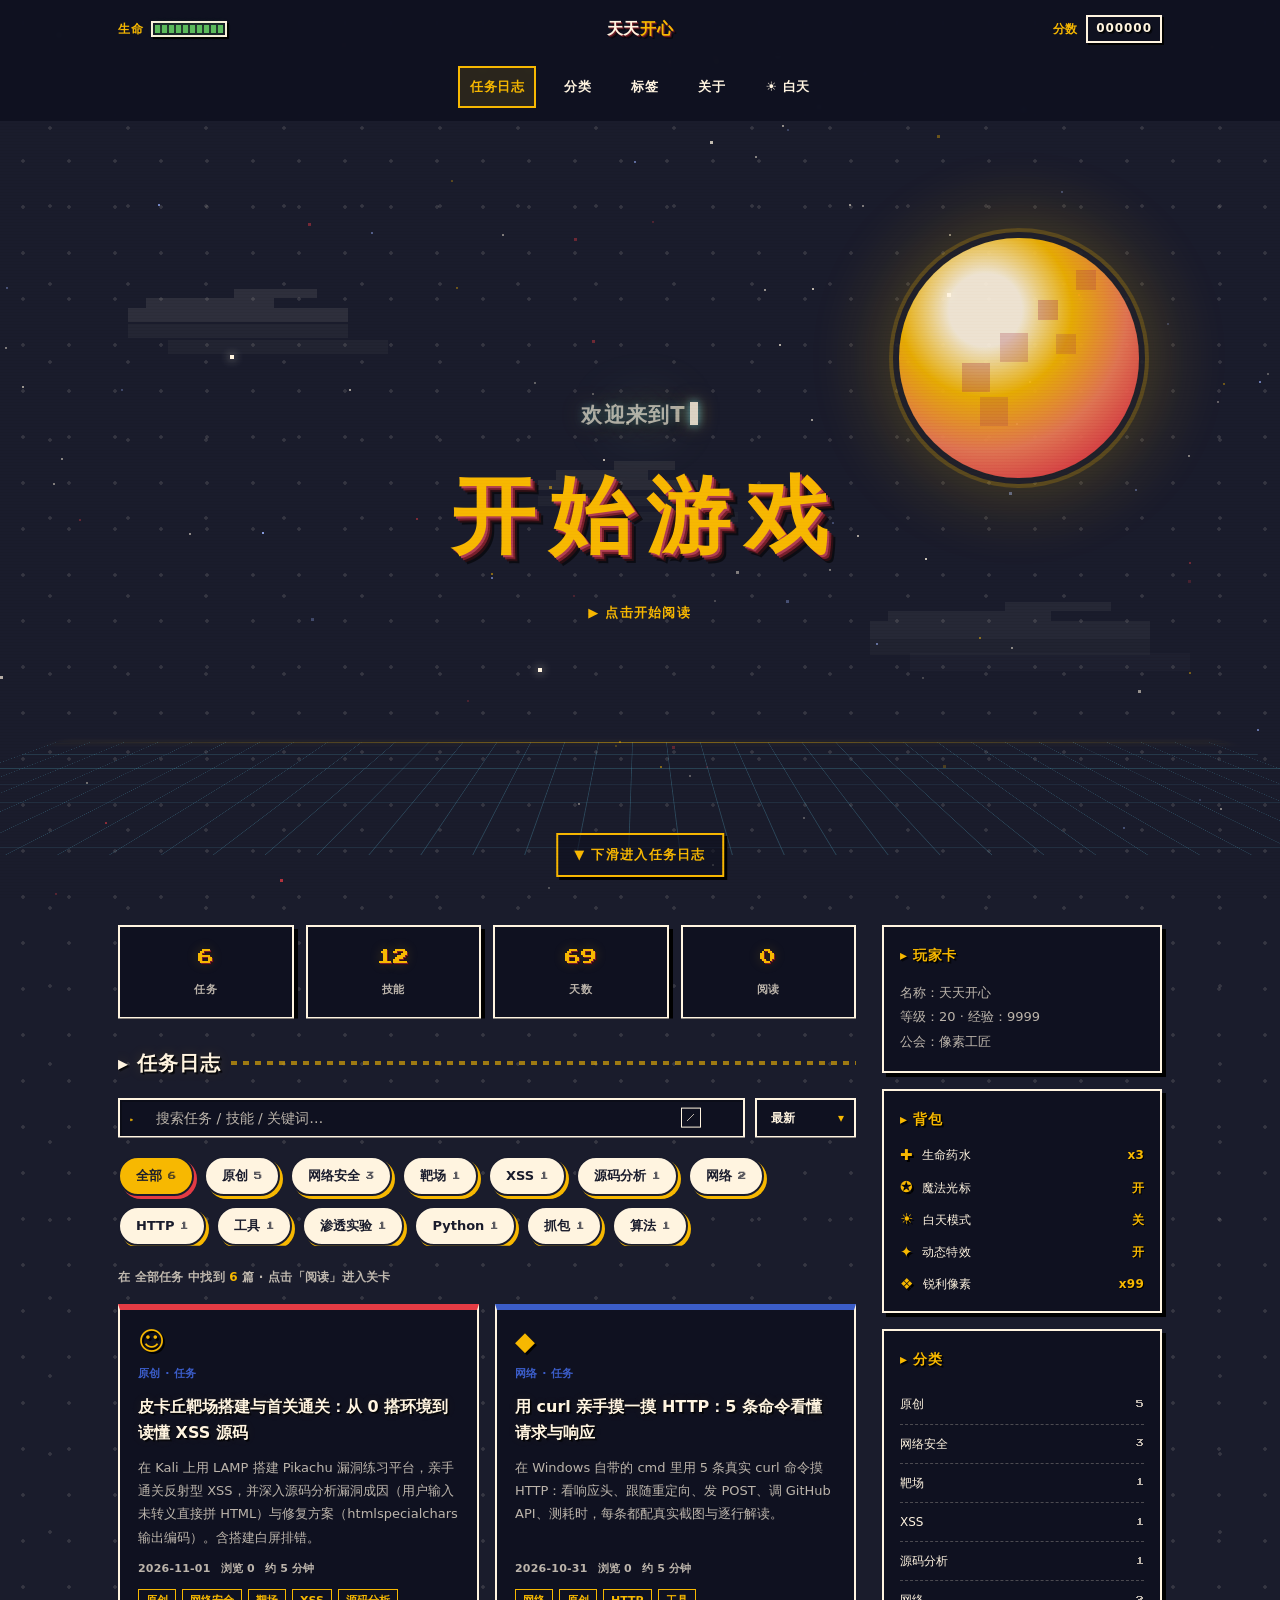
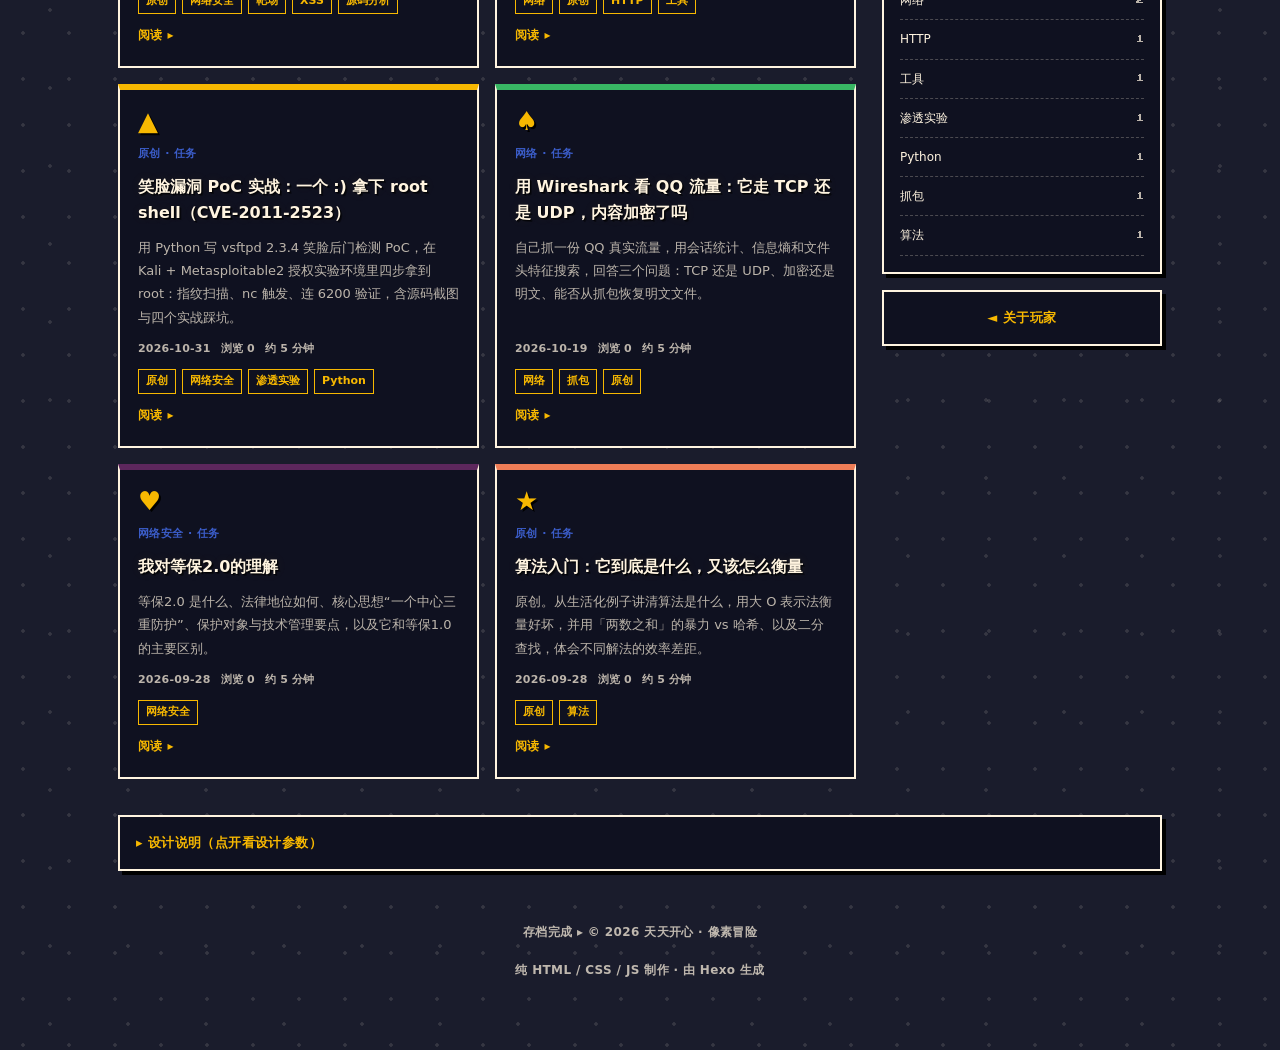
==== commit aaa92c96: "fix: show cards immediately after search/filter" ====
--- a/index.html
+++ b/index.html
@@ -10,7 +10,7 @@
   <link rel="preconnect" href="https://fonts.googleapis.com" />
   <link rel="preconnect" href="https://fonts.gstatic.com" crossorigin />
   <link href="https://fonts.googleapis.com/css2?family=Press+Start+2P&display=swap" rel="stylesheet" />
-  <link rel="stylesheet" href="/css/pixel.css?v=20261103j" />
+  <link rel="stylesheet" href="/css/pixel.css?v=20261103k" />
   <script>
     try {
       var t = localStorage.getItem("px:theme");
@@ -191,7 +191,7 @@
 </footer>
 
 <script>window.POSTS = [{"file":"/posts/pikachu-target.html","title":"皮卡丘靶场搭建与首关通关：从 0 搭环境到读懂 XSS 源码","date":"2026-11-01","tags":["原创","网络安全","靶场","XSS","源码分析"],"summary":"在 Kali 上用 LAMP 搭建 Pikachu 漏洞练习平台，亲手通关反射型 XSS，并深入源码分析漏洞成因（用户输入未转义直接拼 HTML）与修复方案（htmlspecialchars 输出编码）。含搭建白屏排错。"},{"file":"/posts/curl-shicao.html","title":"用 curl 亲手摸一摸 HTTP：5 条命令看懂请求与响应","date":"2026-10-31","tags":["网络","原创","HTTP","工具"],"summary":"在 Windows 自带的 cmd 里用 5 条真实 curl 命令摸 HTTP：看响应头、跟随重定向、发 POST、调 GitHub API、测耗时，每条都配真实截图与逐行解读。"},{"file":"/posts/smiley-poc.html","title":"笑脸漏洞 PoC 实战：一个 :) 拿下 root shell（CVE-2011-2523）","date":"2026-10-31","tags":["原创","网络安全","渗透实验","Python"],"summary":"用 Python 写 vsftpd 2.3.4 笑脸后门检测 PoC，在 Kali + Metasploitable2 授权实验环境里四步拿到 root：指纹扫描、nc 触发、连 6200 验证，含源码截图与四个实战踩坑。"},{"file":"/posts/qq-liuliang-fenxi.html","title":"用 Wireshark 看 QQ 流量：它走 TCP 还是 UDP，内容加密了吗","date":"2026-10-19","tags":["网络","抓包","原创"],"summary":"自己抓一份 QQ 真实流量，用会话统计、信息熵和文件头特征搜索，回答三个问题：TCP 还是 UDP、加密还是明文、能否从抓包恢复明文文件。"},{"file":"/posts/dengbao2-0.html","title":"我对等保2.0的理解","date":"2026-09-28","tags":["网络安全"],"summary":"等保2.0 是什么、法律地位如何、核心思想“一个中心三重防护”、保护对象与技术管理要点，以及它和等保1.0 的主要区别。"},{"file":"/posts/suanfa-rumen.html","title":"算法入门：它到底是什么，又该怎么衡量","date":"2026-09-28","tags":["原创","算法"],"summary":"原创。从生活化例子讲清算法是什么，用大 O 表示法衡量好坏，并用「两数之和」的暴力 vs 哈希、以及二分查找，体会不同解法的效率差距。"}];</script>
-<script src="/js/pixel.js?v=20261103j"></script>
+<script src="/js/pixel.js?v=20261103k"></script>
 
 
 </body>
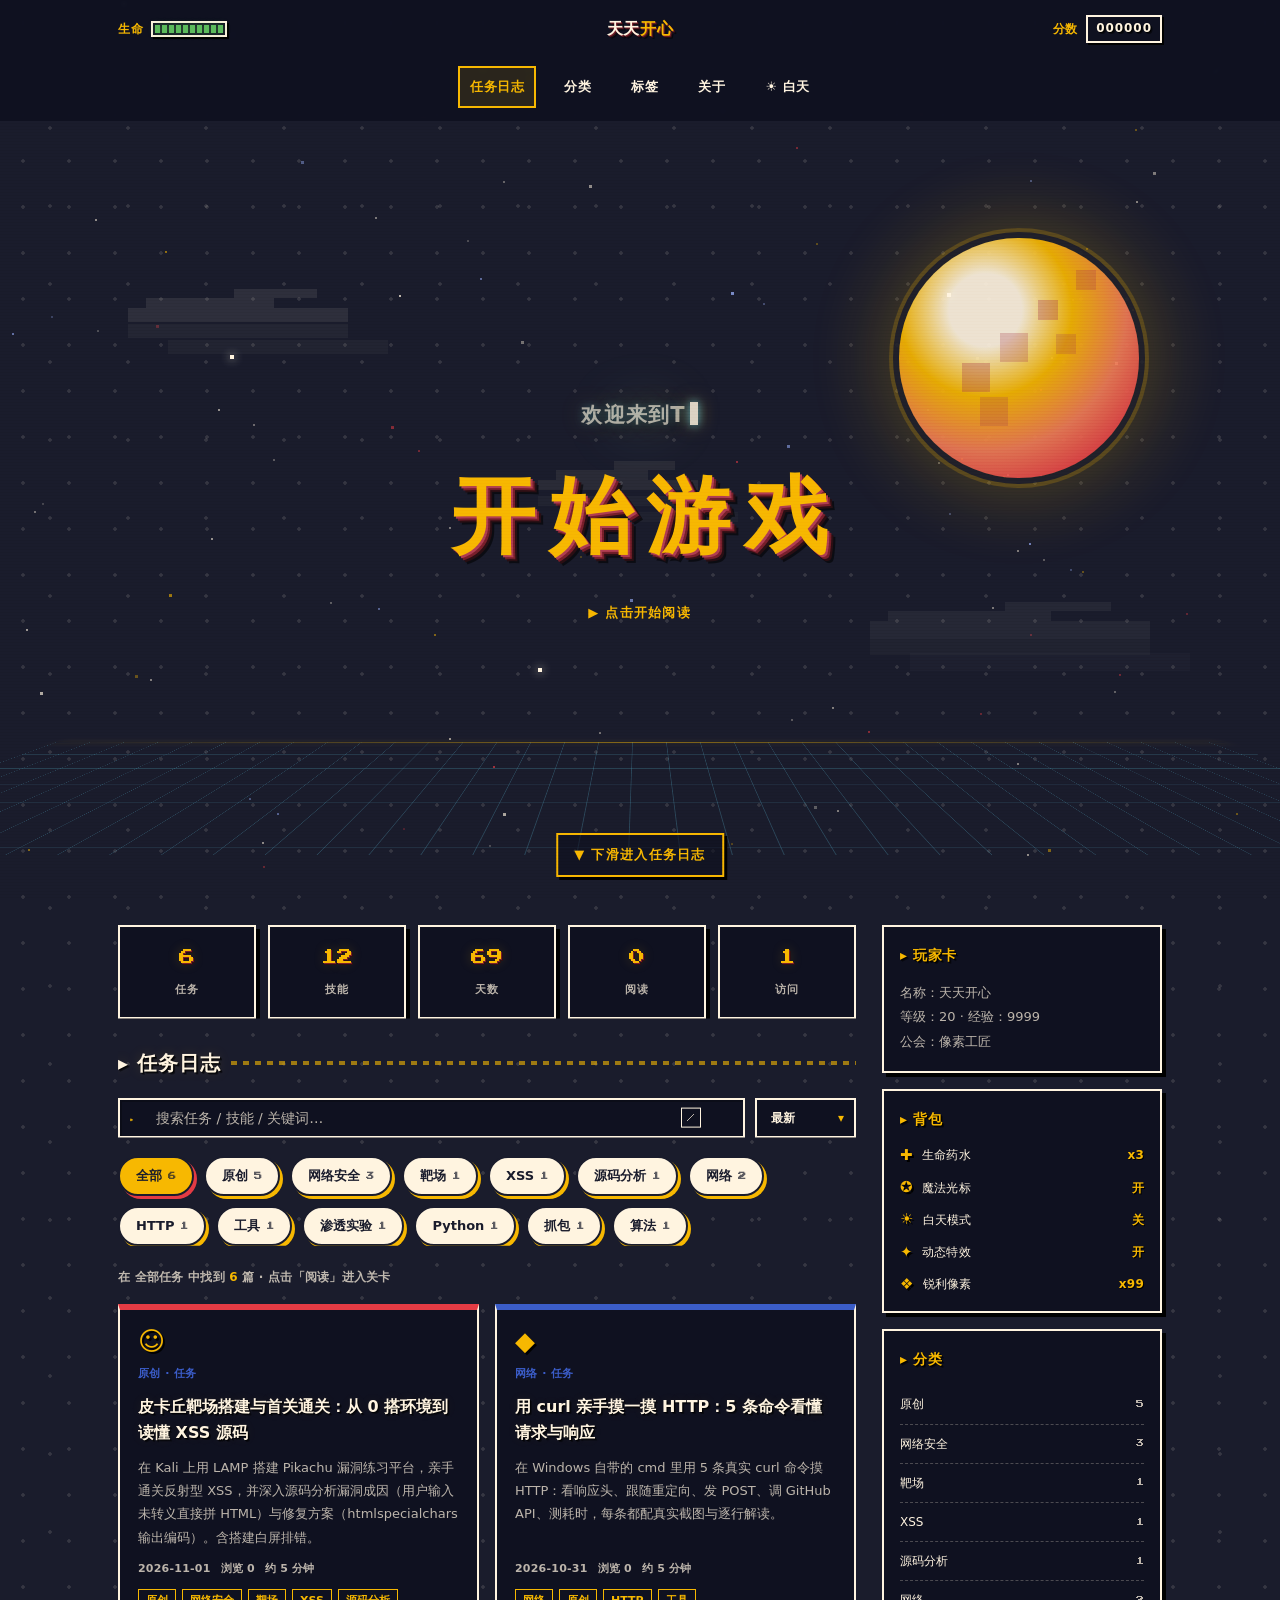
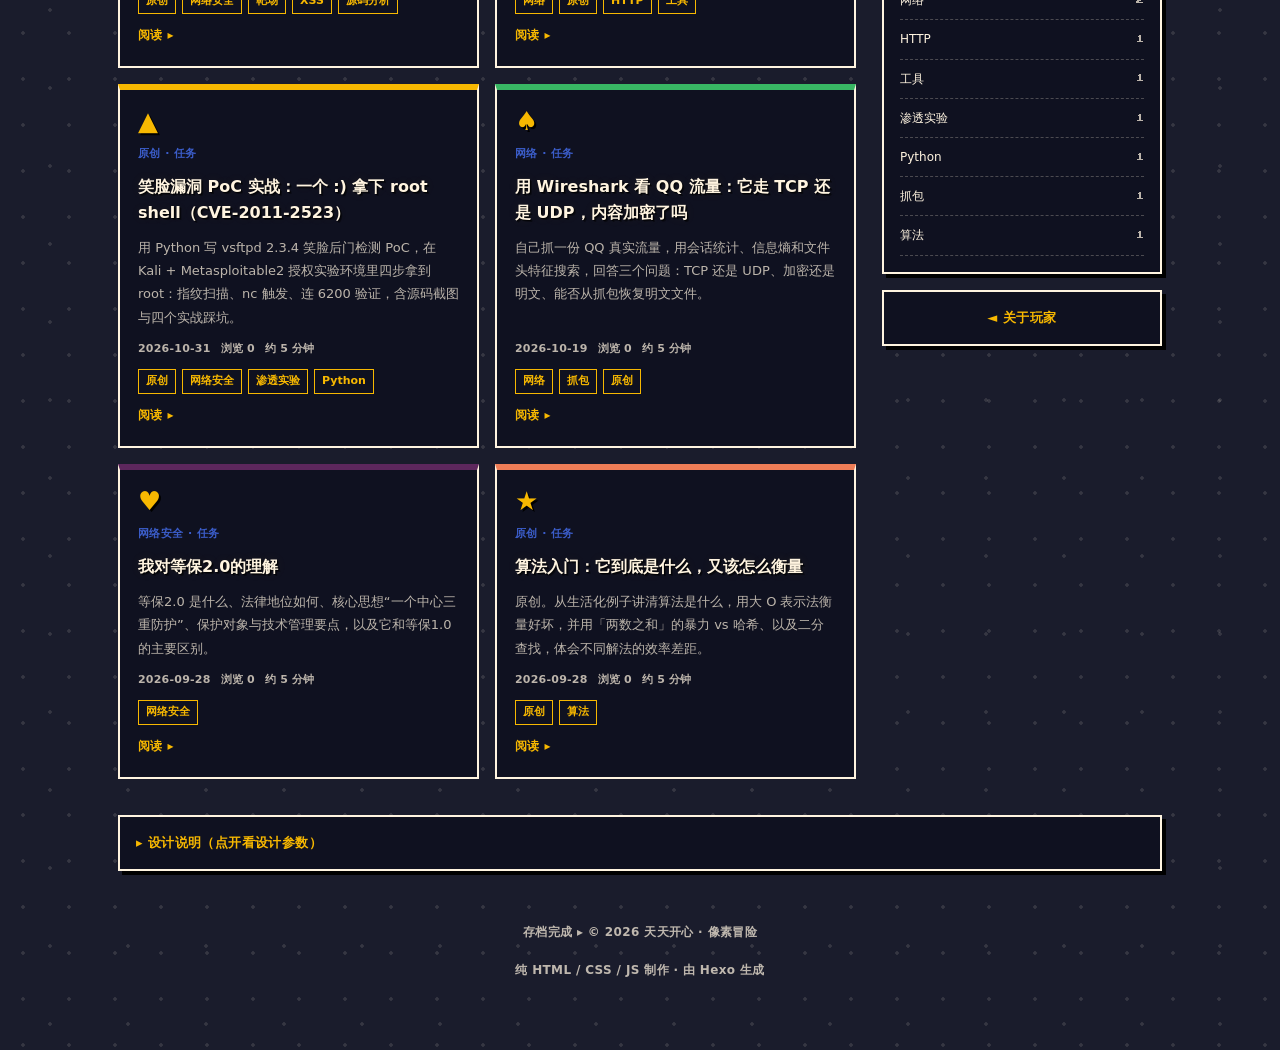
==== commit 8b57f6fc: "feat: site visit counter" ====
--- a/index.html
+++ b/index.html
@@ -10,7 +10,7 @@
   <link rel="preconnect" href="https://fonts.googleapis.com" />
   <link rel="preconnect" href="https://fonts.gstatic.com" crossorigin />
   <link href="https://fonts.googleapis.com/css2?family=Press+Start+2P&display=swap" rel="stylesheet" />
-  <link rel="stylesheet" href="/css/pixel.css?v=20261103k" />
+  <link rel="stylesheet" href="/css/pixel.css?v=20261103l" />
   <script>
     try {
       var t = localStorage.getItem("px:theme");
@@ -100,6 +100,7 @@
       <div class="stat"><div class="num" id="stat-tags">12</div><div class="label">技能</div></div>
       <div class="stat"><div class="num" id="stat-days">36</div><div class="label">天数</div></div>
       <div class="stat"><div class="num" id="stat-views">0</div><div class="label">阅读</div></div>
+      <div class="stat"><div class="num" id="stat-visits">0</div><div class="label">访问</div></div>
     </div>
 
     <h2 class="section-title reveal" id="quests">▸ 任务日志</h2>
@@ -191,7 +192,7 @@
 </footer>
 
 <script>window.POSTS = [{"file":"/posts/pikachu-target.html","title":"皮卡丘靶场搭建与首关通关：从 0 搭环境到读懂 XSS 源码","date":"2026-11-01","tags":["原创","网络安全","靶场","XSS","源码分析"],"summary":"在 Kali 上用 LAMP 搭建 Pikachu 漏洞练习平台，亲手通关反射型 XSS，并深入源码分析漏洞成因（用户输入未转义直接拼 HTML）与修复方案（htmlspecialchars 输出编码）。含搭建白屏排错。"},{"file":"/posts/curl-shicao.html","title":"用 curl 亲手摸一摸 HTTP：5 条命令看懂请求与响应","date":"2026-10-31","tags":["网络","原创","HTTP","工具"],"summary":"在 Windows 自带的 cmd 里用 5 条真实 curl 命令摸 HTTP：看响应头、跟随重定向、发 POST、调 GitHub API、测耗时，每条都配真实截图与逐行解读。"},{"file":"/posts/smiley-poc.html","title":"笑脸漏洞 PoC 实战：一个 :) 拿下 root shell（CVE-2011-2523）","date":"2026-10-31","tags":["原创","网络安全","渗透实验","Python"],"summary":"用 Python 写 vsftpd 2.3.4 笑脸后门检测 PoC，在 Kali + Metasploitable2 授权实验环境里四步拿到 root：指纹扫描、nc 触发、连 6200 验证，含源码截图与四个实战踩坑。"},{"file":"/posts/qq-liuliang-fenxi.html","title":"用 Wireshark 看 QQ 流量：它走 TCP 还是 UDP，内容加密了吗","date":"2026-10-19","tags":["网络","抓包","原创"],"summary":"自己抓一份 QQ 真实流量，用会话统计、信息熵和文件头特征搜索，回答三个问题：TCP 还是 UDP、加密还是明文、能否从抓包恢复明文文件。"},{"file":"/posts/dengbao2-0.html","title":"我对等保2.0的理解","date":"2026-09-28","tags":["网络安全"],"summary":"等保2.0 是什么、法律地位如何、核心思想“一个中心三重防护”、保护对象与技术管理要点，以及它和等保1.0 的主要区别。"},{"file":"/posts/suanfa-rumen.html","title":"算法入门：它到底是什么，又该怎么衡量","date":"2026-09-28","tags":["原创","算法"],"summary":"原创。从生活化例子讲清算法是什么，用大 O 表示法衡量好坏，并用「两数之和」的暴力 vs 哈希、以及二分查找，体会不同解法的效率差距。"}];</script>
-<script src="/js/pixel.js?v=20261103k"></script>
+<script src="/js/pixel.js?v=20261103l"></script>
 
 
 </body>
--- a/css/pixel.css
+++ b/css/pixel.css
@@ -1834,3 +1834,9 @@
 html.reduce-motion .hud-score.crit,
 html.reduce-motion .hud,
 html.reduce-motion .hud-float { animation: none !important; }
+
+
+/* 统计栏新增「访问」后改为 5 列 */
+.stats { grid-template-columns: repeat(5, 1fr); }
+@media (max-width: 900px) { .stats { grid-template-columns: repeat(3, 1fr); } }
+@media (max-width: 620px) { .stats { grid-template-columns: 1fr 1fr; } }
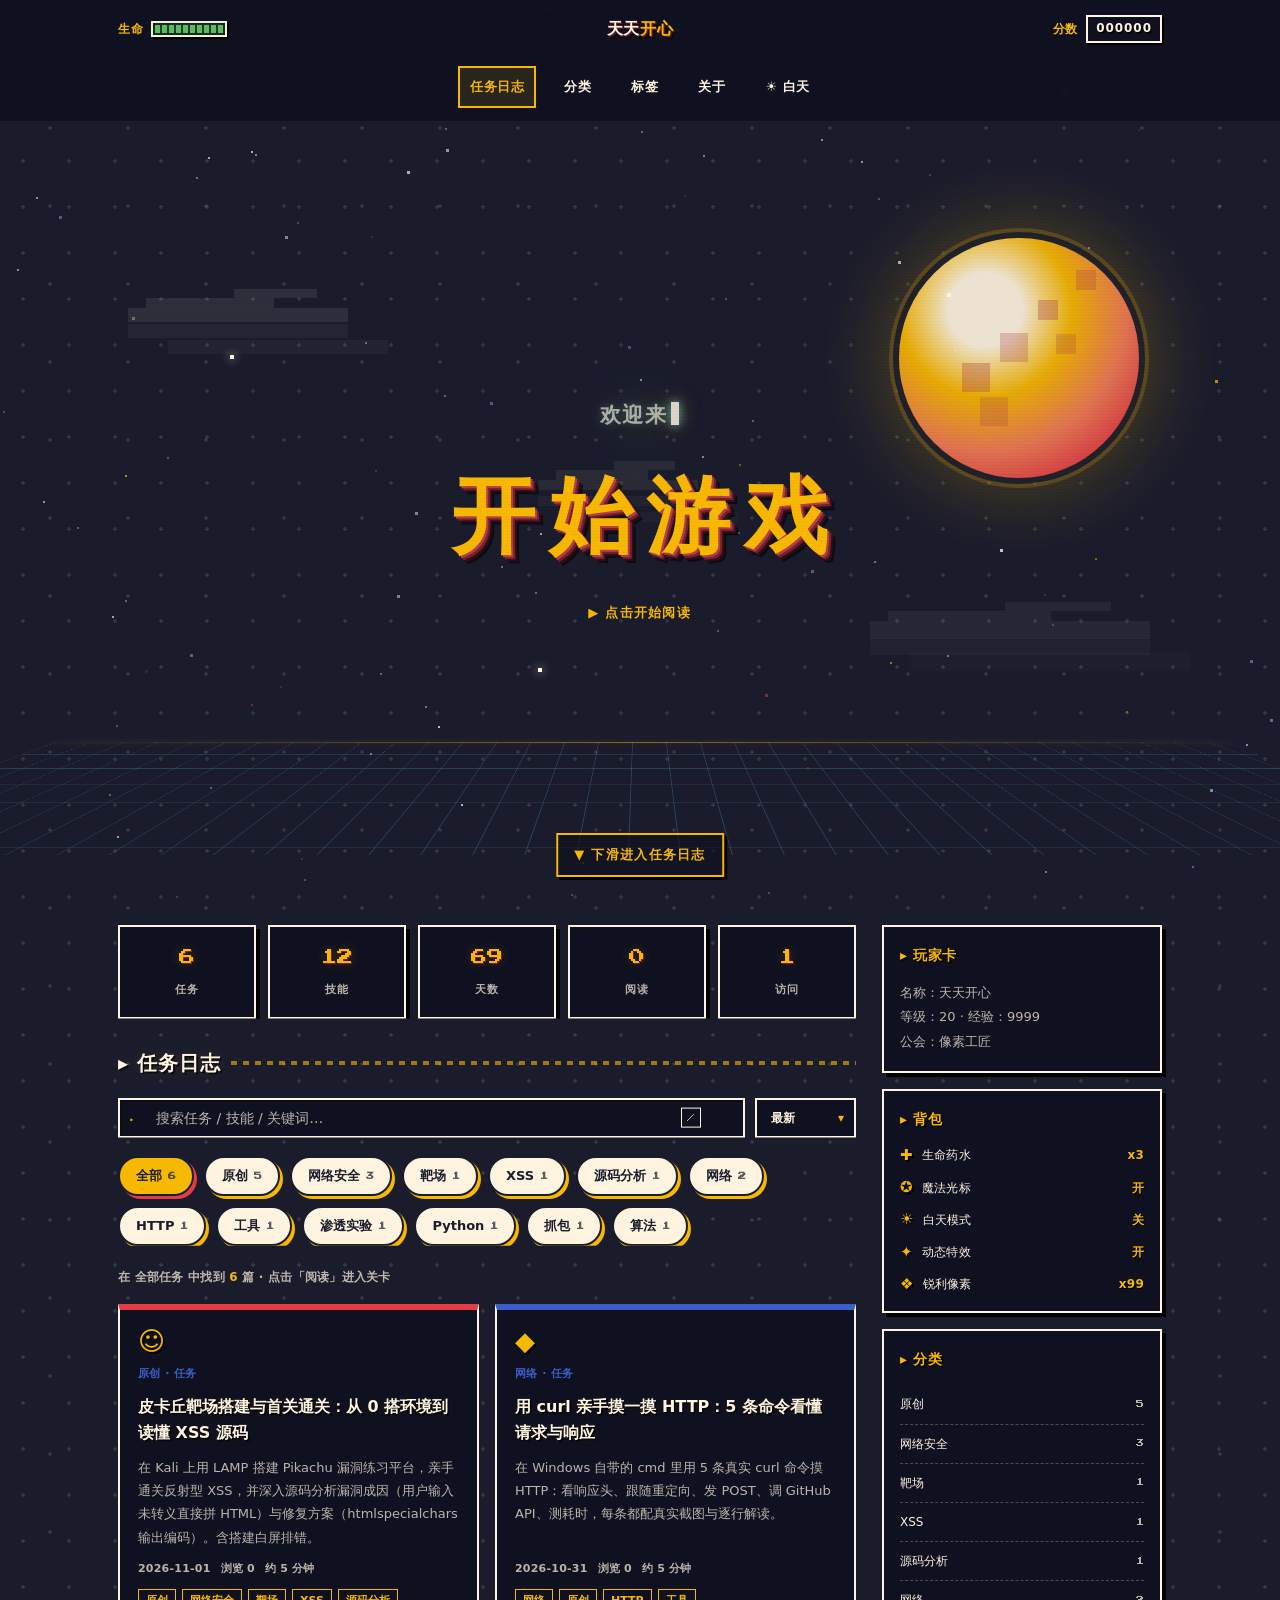
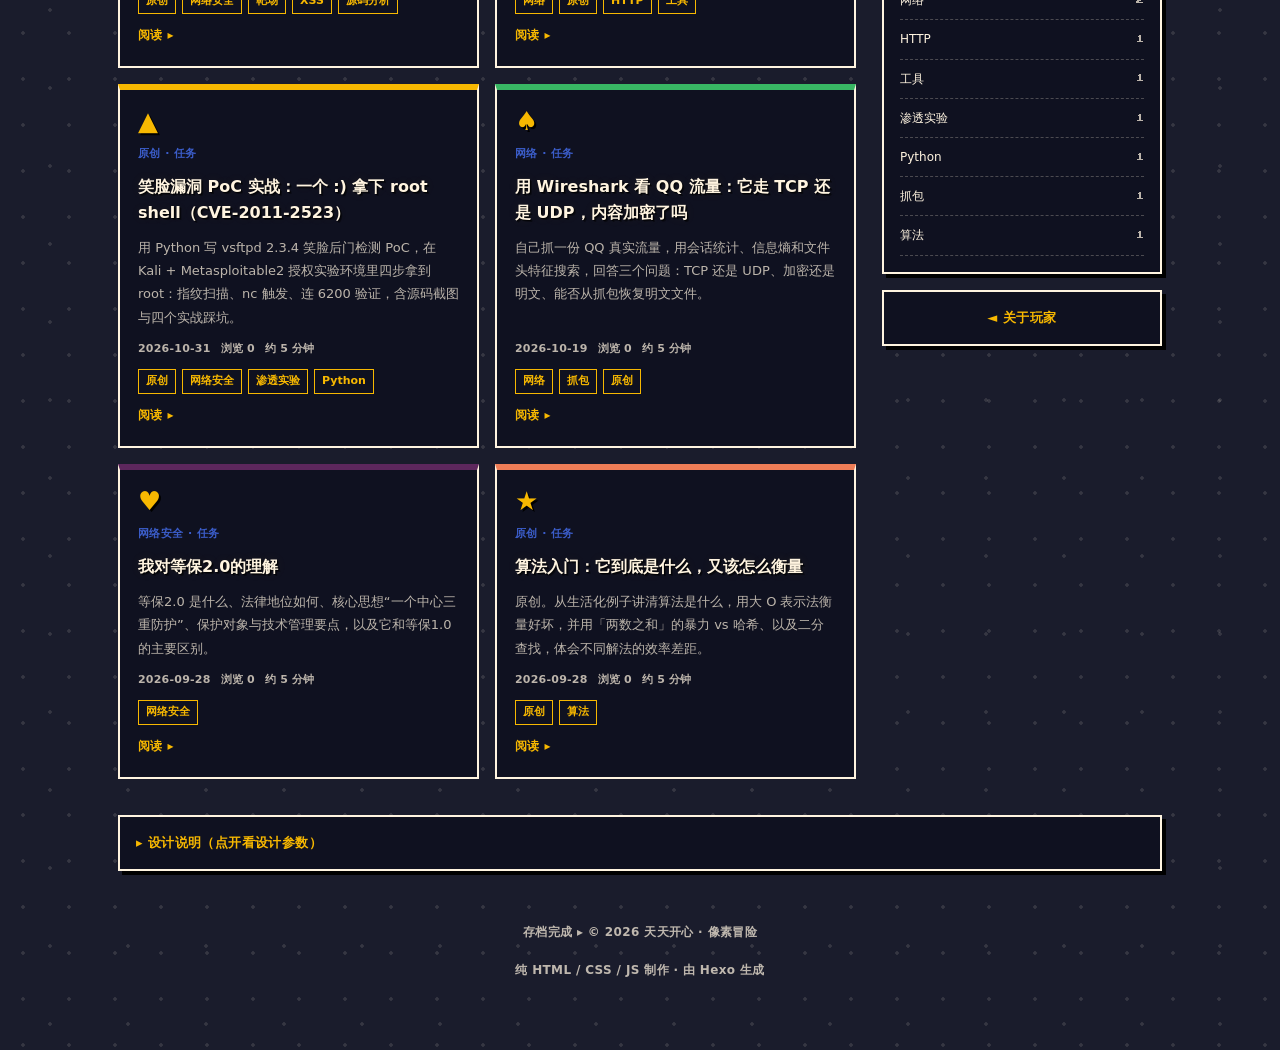
==== commit 6ee95bcd: "feat: post likes + GitHub Issues comments" ====
--- a/index.html
+++ b/index.html
@@ -10,7 +10,7 @@
   <link rel="preconnect" href="https://fonts.googleapis.com" />
   <link rel="preconnect" href="https://fonts.gstatic.com" crossorigin />
   <link href="https://fonts.googleapis.com/css2?family=Press+Start+2P&display=swap" rel="stylesheet" />
-  <link rel="stylesheet" href="/css/pixel.css?v=20261103l" />
+  <link rel="stylesheet" href="/css/pixel.css?v=20261103m" />
   <script>
     try {
       var t = localStorage.getItem("px:theme");
@@ -192,7 +192,7 @@
 </footer>
 
 <script>window.POSTS = [{"file":"/posts/pikachu-target.html","title":"皮卡丘靶场搭建与首关通关：从 0 搭环境到读懂 XSS 源码","date":"2026-11-01","tags":["原创","网络安全","靶场","XSS","源码分析"],"summary":"在 Kali 上用 LAMP 搭建 Pikachu 漏洞练习平台，亲手通关反射型 XSS，并深入源码分析漏洞成因（用户输入未转义直接拼 HTML）与修复方案（htmlspecialchars 输出编码）。含搭建白屏排错。"},{"file":"/posts/curl-shicao.html","title":"用 curl 亲手摸一摸 HTTP：5 条命令看懂请求与响应","date":"2026-10-31","tags":["网络","原创","HTTP","工具"],"summary":"在 Windows 自带的 cmd 里用 5 条真实 curl 命令摸 HTTP：看响应头、跟随重定向、发 POST、调 GitHub API、测耗时，每条都配真实截图与逐行解读。"},{"file":"/posts/smiley-poc.html","title":"笑脸漏洞 PoC 实战：一个 :) 拿下 root shell（CVE-2011-2523）","date":"2026-10-31","tags":["原创","网络安全","渗透实验","Python"],"summary":"用 Python 写 vsftpd 2.3.4 笑脸后门检测 PoC，在 Kali + Metasploitable2 授权实验环境里四步拿到 root：指纹扫描、nc 触发、连 6200 验证，含源码截图与四个实战踩坑。"},{"file":"/posts/qq-liuliang-fenxi.html","title":"用 Wireshark 看 QQ 流量：它走 TCP 还是 UDP，内容加密了吗","date":"2026-10-19","tags":["网络","抓包","原创"],"summary":"自己抓一份 QQ 真实流量，用会话统计、信息熵和文件头特征搜索，回答三个问题：TCP 还是 UDP、加密还是明文、能否从抓包恢复明文文件。"},{"file":"/posts/dengbao2-0.html","title":"我对等保2.0的理解","date":"2026-09-28","tags":["网络安全"],"summary":"等保2.0 是什么、法律地位如何、核心思想“一个中心三重防护”、保护对象与技术管理要点，以及它和等保1.0 的主要区别。"},{"file":"/posts/suanfa-rumen.html","title":"算法入门：它到底是什么，又该怎么衡量","date":"2026-09-28","tags":["原创","算法"],"summary":"原创。从生活化例子讲清算法是什么，用大 O 表示法衡量好坏，并用「两数之和」的暴力 vs 哈希、以及二分查找，体会不同解法的效率差距。"}];</script>
-<script src="/js/pixel.js?v=20261103l"></script>
+<script src="/js/pixel.js?v=20261103m"></script>
 
 
 </body>
--- a/css/pixel.css
+++ b/css/pixel.css
@@ -1840,3 +1840,99 @@
 .stats { grid-template-columns: repeat(5, 1fr); }
 @media (max-width: 900px) { .stats { grid-template-columns: repeat(3, 1fr); } }
 @media (max-width: 620px) { .stats { grid-template-columns: 1fr 1fr; } }
+
+/* =========================================================
+   点赞 + 评论区
+   ========================================================= */
+.post-like { margin-top: 18px; }
+
+.like-btn {
+  display: inline-flex;
+  align-items: center;
+  gap: 8px;
+  padding: 8px 14px;
+  font-family: var(--cjk);
+  font-weight: 800;
+  font-size: 13px;
+  color: var(--gold);
+  background: transparent;
+  border: var(--bw) solid var(--gold);
+  box-shadow: 4px 4px 0 var(--shadowc);
+  cursor: pointer;
+  transition: transform .12s steps(2), box-shadow .12s steps(2), color .15s, border-color .15s;
+}
+.like-btn:hover { transform: translate(-2px, -2px); box-shadow: 6px 6px 0 var(--shadowc); }
+.like-btn:active { transform: translate(1px, 1px); box-shadow: 1px 1px 0 var(--shadowc); }
+.like-heart { color: var(--red); font-size: 16px; line-height: 1; }
+.like-btn b { font-family: var(--px); font-size: 10px; letter-spacing: .02em; }
+.like-btn.liked { color: var(--red); border-color: var(--red); cursor: default; }
+.like-btn.liked:hover { transform: none; box-shadow: 4px 4px 0 var(--shadowc); }
+.like-btn.liked .like-heart { animation: likePop .5s steps(4); }
+@keyframes likePop {
+  0% { transform: scale(1); }
+  40% { transform: scale(1.5); }
+  100% { transform: scale(1); }
+}
+
+.comments {
+  margin-top: 26px;
+  padding: clamp(18px, 3vw, 28px);
+  background: var(--panel);
+  border: var(--bw) solid var(--edge);
+  box-shadow: var(--shadow-lg);
+}
+.comments-title {
+  margin: 0 0 16px;
+  font-family: var(--cjk);
+  font-weight: 900;
+  font-size: 18px;
+  color: var(--fg);
+  display: flex;
+  align-items: baseline;
+  gap: 8px;
+}
+.comments-title small { font-family: var(--px); font-size: 9px; color: var(--gold); }
+
+.comment-item {
+  margin-bottom: 12px;
+  padding: 14px 16px;
+  background: var(--bg);
+  border: var(--bw) solid var(--edge);
+  box-shadow: 4px 4px 0 var(--shadowc);
+}
+.comment-head { display: flex; align-items: center; gap: 8px; margin-bottom: 8px; flex-wrap: wrap; }
+.comment-avatar {
+  width: 26px; height: 26px;
+  border: 2px solid var(--edge);
+  background: var(--dark);
+  image-rendering: pixelated;
+}
+.comment-user { font-size: 13px; font-weight: 800; color: var(--gold); }
+.comment-user:hover { text-decoration: underline; }
+.comment-time { margin-left: auto; font-family: var(--px); font-size: 8px; color: var(--muted); }
+.comment-body { white-space: pre-wrap; font-size: 14px; line-height: 1.9; color: var(--fg); word-break: break-word; }
+.comment-src { display: inline-block; margin-top: 8px; font-size: 11px; color: var(--muted); }
+.comment-src:hover { color: var(--gold); }
+.comment-empty { margin: 0; padding: 14px 0; color: var(--muted); font-size: 13px; }
+.comment-empty a { color: var(--gold); border-bottom: 1px solid var(--gold); }
+
+.comment-form { margin-top: 18px; }
+.comment-form textarea {
+  width: 100%;
+  padding: 12px 14px;
+  font-family: var(--cjk);
+  font-size: 14px;
+  line-height: 1.8;
+  color: var(--fg);
+  background: var(--bg);
+  border: var(--bw) solid var(--edge);
+  box-shadow: inset 2px 2px 0 rgba(0, 0, 0, .25);
+  resize: vertical;
+  min-height: 96px;
+}
+.comment-form textarea::placeholder { color: var(--muted); }
+.comment-form textarea:focus { outline: none; border-color: var(--gold); box-shadow: 3px 3px 0 var(--gold); }
+.comment-actions { display: flex; flex-wrap: wrap; align-items: center; gap: 14px; margin-top: 12px; }
+.comment-link { font-size: 12px; font-weight: 700; color: var(--gold); }
+.comment-link:hover { text-decoration: underline; }
+.comment-hint { margin: 10px 0 0; font-size: 12px; line-height: 1.8; color: var(--muted); }
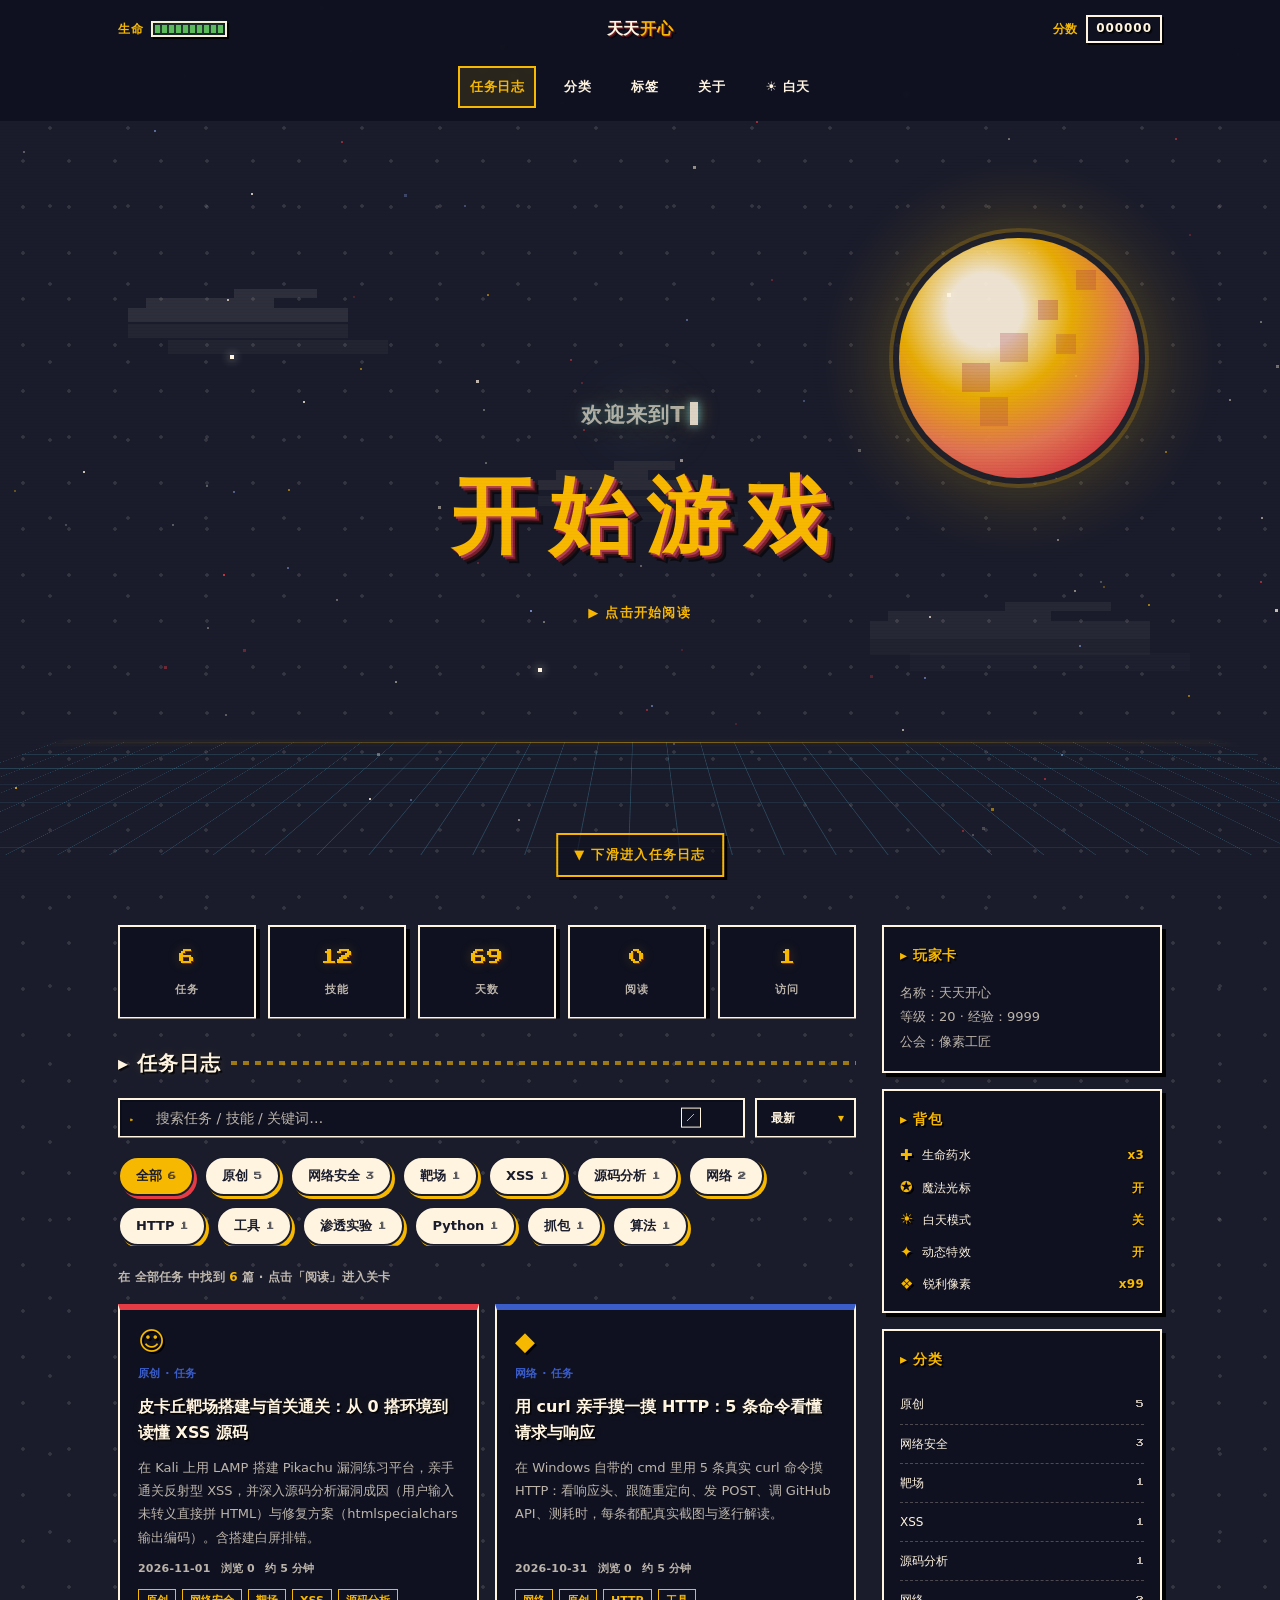
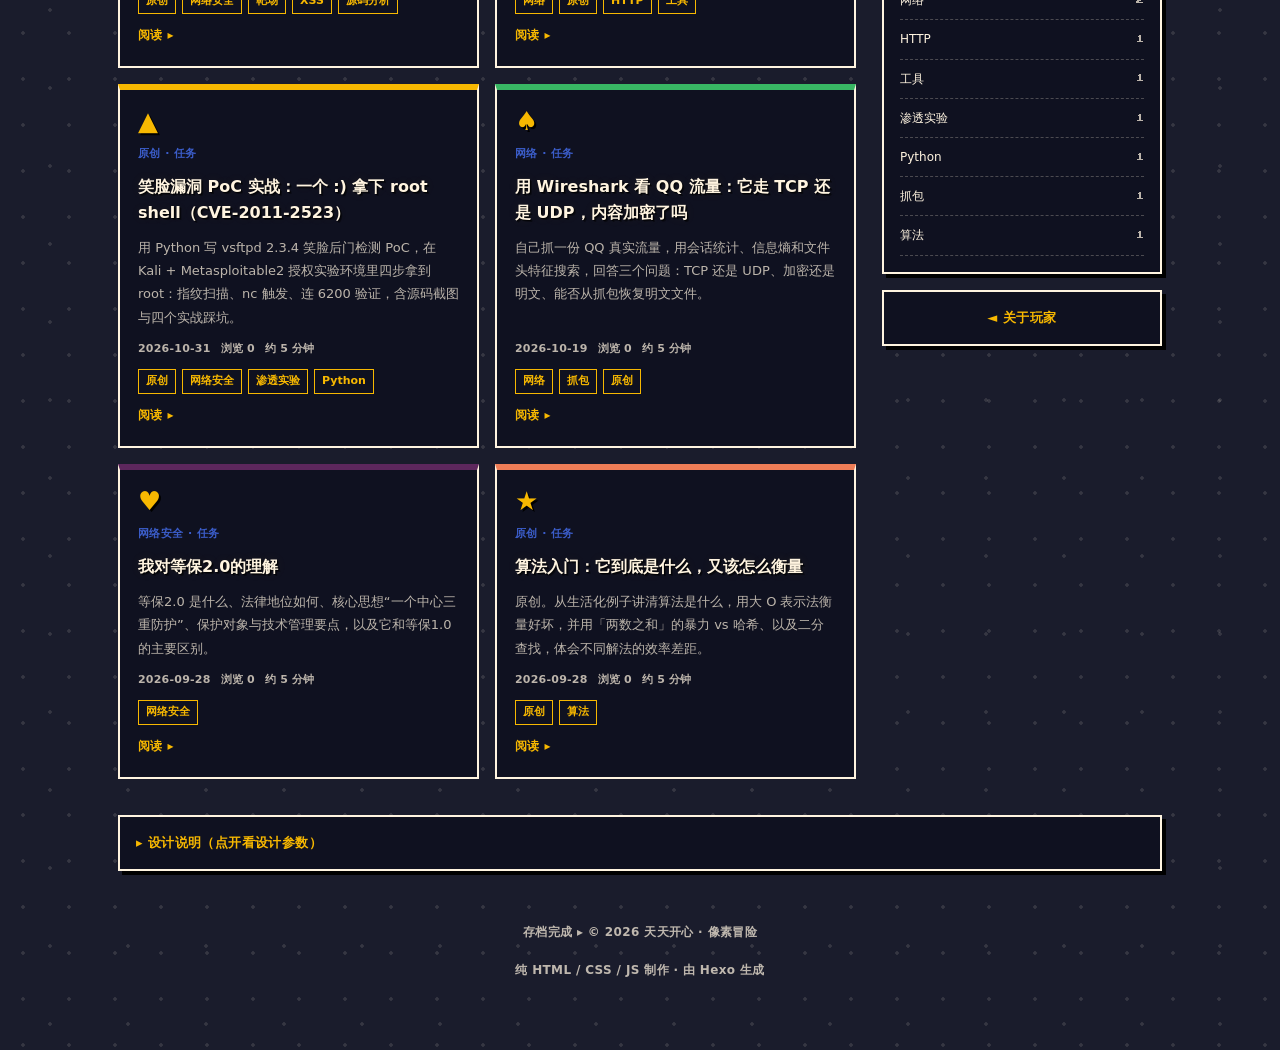
==== commit 1c42f037: "feat: toggleable post likes" ====
--- a/index.html
+++ b/index.html
@@ -10,7 +10,7 @@
   <link rel="preconnect" href="https://fonts.googleapis.com" />
   <link rel="preconnect" href="https://fonts.gstatic.com" crossorigin />
   <link href="https://fonts.googleapis.com/css2?family=Press+Start+2P&display=swap" rel="stylesheet" />
-  <link rel="stylesheet" href="/css/pixel.css?v=20261103m" />
+  <link rel="stylesheet" href="/css/pixel.css?v=20261103n" />
   <script>
     try {
       var t = localStorage.getItem("px:theme");
@@ -192,7 +192,7 @@
 </footer>
 
 <script>window.POSTS = [{"file":"/posts/pikachu-target.html","title":"皮卡丘靶场搭建与首关通关：从 0 搭环境到读懂 XSS 源码","date":"2026-11-01","tags":["原创","网络安全","靶场","XSS","源码分析"],"summary":"在 Kali 上用 LAMP 搭建 Pikachu 漏洞练习平台，亲手通关反射型 XSS，并深入源码分析漏洞成因（用户输入未转义直接拼 HTML）与修复方案（htmlspecialchars 输出编码）。含搭建白屏排错。"},{"file":"/posts/curl-shicao.html","title":"用 curl 亲手摸一摸 HTTP：5 条命令看懂请求与响应","date":"2026-10-31","tags":["网络","原创","HTTP","工具"],"summary":"在 Windows 自带的 cmd 里用 5 条真实 curl 命令摸 HTTP：看响应头、跟随重定向、发 POST、调 GitHub API、测耗时，每条都配真实截图与逐行解读。"},{"file":"/posts/smiley-poc.html","title":"笑脸漏洞 PoC 实战：一个 :) 拿下 root shell（CVE-2011-2523）","date":"2026-10-31","tags":["原创","网络安全","渗透实验","Python"],"summary":"用 Python 写 vsftpd 2.3.4 笑脸后门检测 PoC，在 Kali + Metasploitable2 授权实验环境里四步拿到 root：指纹扫描、nc 触发、连 6200 验证，含源码截图与四个实战踩坑。"},{"file":"/posts/qq-liuliang-fenxi.html","title":"用 Wireshark 看 QQ 流量：它走 TCP 还是 UDP，内容加密了吗","date":"2026-10-19","tags":["网络","抓包","原创"],"summary":"自己抓一份 QQ 真实流量，用会话统计、信息熵和文件头特征搜索，回答三个问题：TCP 还是 UDP、加密还是明文、能否从抓包恢复明文文件。"},{"file":"/posts/dengbao2-0.html","title":"我对等保2.0的理解","date":"2026-09-28","tags":["网络安全"],"summary":"等保2.0 是什么、法律地位如何、核心思想“一个中心三重防护”、保护对象与技术管理要点，以及它和等保1.0 的主要区别。"},{"file":"/posts/suanfa-rumen.html","title":"算法入门：它到底是什么，又该怎么衡量","date":"2026-09-28","tags":["原创","算法"],"summary":"原创。从生活化例子讲清算法是什么，用大 O 表示法衡量好坏，并用「两数之和」的暴力 vs 哈希、以及二分查找，体会不同解法的效率差距。"}];</script>
-<script src="/js/pixel.js?v=20261103m"></script>
+<script src="/js/pixel.js?v=20261103n"></script>
 
 
 </body>
--- a/css/pixel.css
+++ b/css/pixel.css
@@ -1865,8 +1865,8 @@
 .like-btn:active { transform: translate(1px, 1px); box-shadow: 1px 1px 0 var(--shadowc); }
 .like-heart { color: var(--red); font-size: 16px; line-height: 1; }
 .like-btn b { font-family: var(--px); font-size: 10px; letter-spacing: .02em; }
-.like-btn.liked { color: var(--red); border-color: var(--red); cursor: default; }
-.like-btn.liked:hover { transform: none; box-shadow: 4px 4px 0 var(--shadowc); }
+.like-btn.liked { color: var(--red); border-color: var(--red); }
+.like-btn.liked:hover { transform: translate(-2px, -2px); box-shadow: 6px 6px 0 var(--shadowc); }
 .like-btn.liked .like-heart { animation: likePop .5s steps(4); }
 @keyframes likePop {
   0% { transform: scale(1); }
